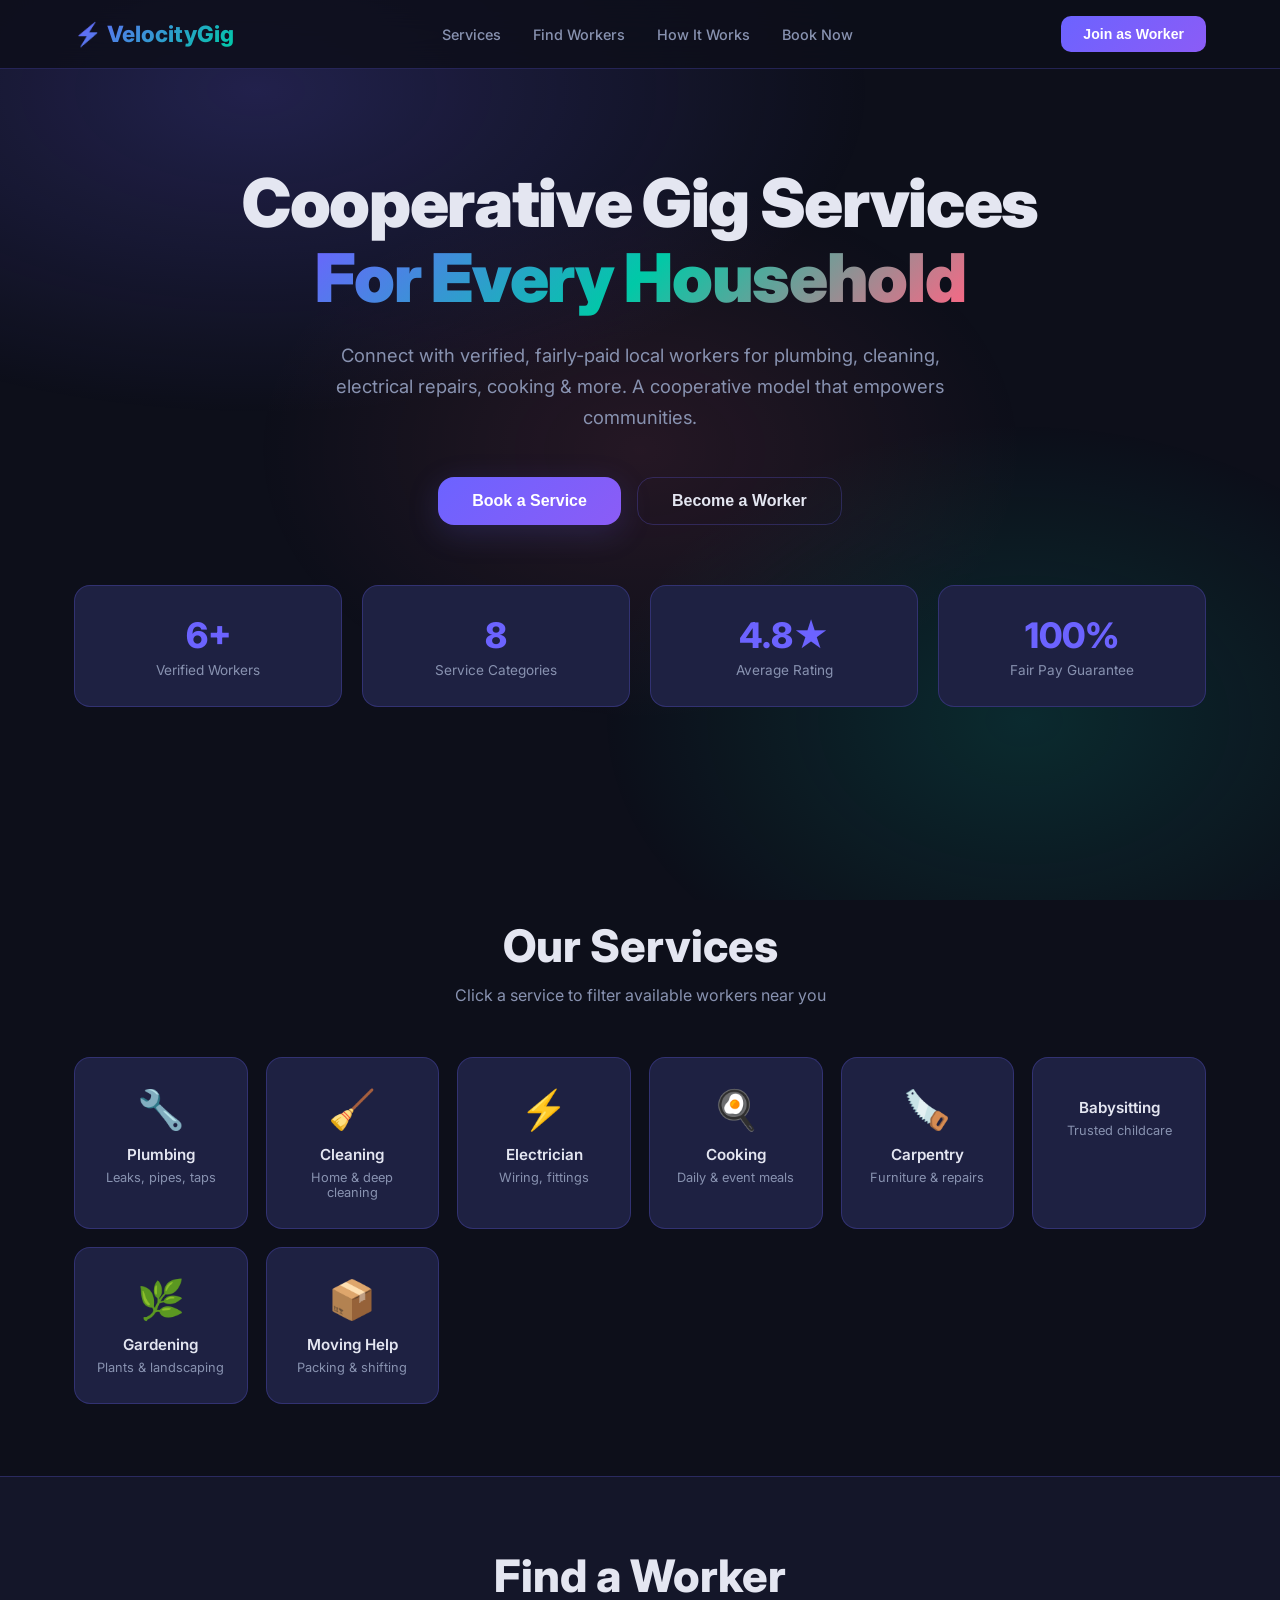
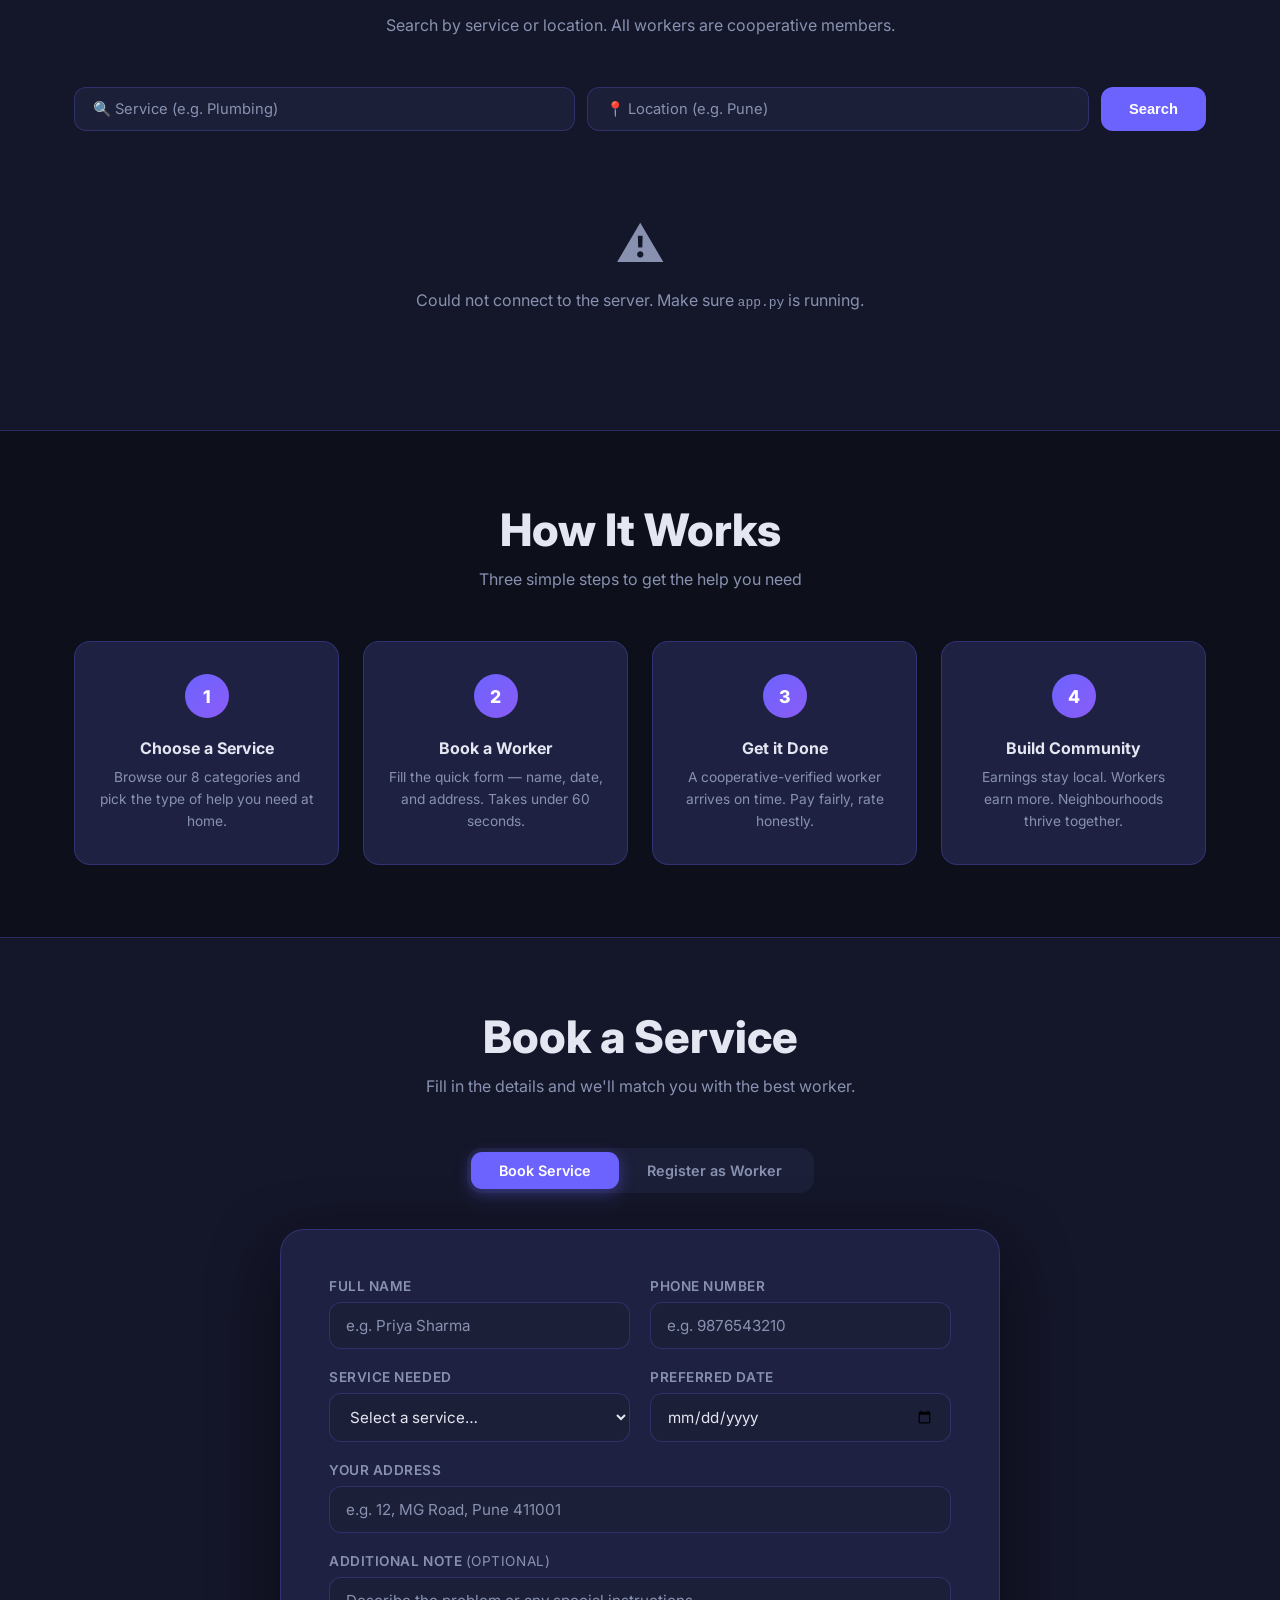
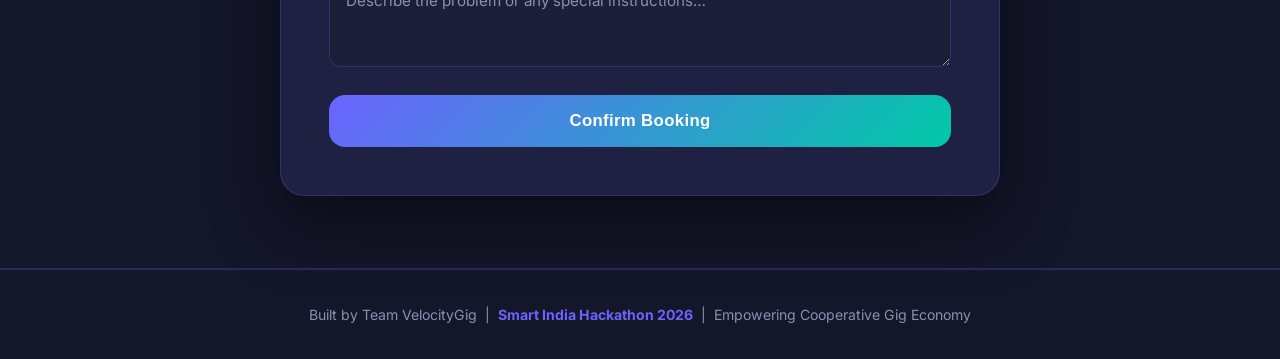
==== index.html @ 92be2c26 "Removed unwanted icons" ====
<!DOCTYPE html>
<html lang="en">

<head>
  <meta charset="UTF-8" />
  <meta name="viewport" content="width=device-width, initial-scale=1.0" />
  <title>VelocityGig – Cooperative Gig Services Platform</title>
  <meta name="description"
    content="Connecting households with verified local gig workers for plumbing, cleaning, electrical, cooking, carpentry, and more – cooperative model ensuring fair pay." />
  <link rel="preconnect" href="https://fonts.googleapis.com" />
  <link href="https://fonts.googleapis.com/css2?family=Inter:wght@300;400;500;600;700;800;900&display=swap"
    rel="stylesheet" />
  <style>
    /* ── Design Tokens ────────────────────────────────────────────── */
    :root {
      --primary: #6c63ff;
      --primary-d: #5548e8;
      --accent: #ff6584;
      --teal: #00c9a7;
      --dark: #0d0f1a;
      --dark2: #141629;
      --dark3: #1c1f38;
      --card: #1e2142;
      --border: rgba(108, 99, 255, .25);
      --text: #e4e6f1;
      --muted: #8892b0;
      --success: #00c9a7;
      --error: #ff6584;
      --radius: 16px;
      --shadow: 0 8px 32px rgba(108, 99, 255, .18);
    }

    /* ── Reset & Base ─────────────────────────────────────────────── */
    *,
    *::before,
    *::after {
      box-sizing: border-box;
      margin: 0;
      padding: 0;
    }

    html {
      scroll-behavior: smooth;
    }

    body {
      font-family: 'Inter', sans-serif;
      background: var(--dark);
      color: var(--text);
      min-height: 100vh;
      overflow-x: hidden;
    }

    /* ── Animated Background ──────────────────────────────────────── */
    body::before {
      content: '';
      position: fixed;
      inset: 0;
      background:
        radial-gradient(ellipse 80% 60% at 20% 10%, rgba(108, 99, 255, .22) 0%, transparent 60%),
        radial-gradient(ellipse 60% 60% at 80% 80%, rgba(0, 201, 167, .15) 0%, transparent 55%),
        radial-gradient(ellipse 50% 50% at 50% 50%, rgba(255, 101, 132, .10) 0%, transparent 60%);
      pointer-events: none;
      z-index: 0;
    }

    /* ── Scrollbar ────────────────────────────────────────────────── */
    ::-webkit-scrollbar {
      width: 6px;
    }

    ::-webkit-scrollbar-track {
      background: var(--dark2);
    }

    ::-webkit-scrollbar-thumb {
      background: var(--primary);
      border-radius: 3px;
    }

    /* ── Utility ──────────────────────────────────────────────────── */
    .container {
      max-width: 1180px;
      margin: 0 auto;
      padding: 0 24px;
      position: relative;
      z-index: 1;
    }

    .badge {
      display: inline-flex;
      align-items: center;
      gap: 6px;
      background: rgba(108, 99, 255, .18);
      border: 1px solid var(--border);
      color: var(--primary);
      border-radius: 50px;
      padding: 6px 14px;
      font-size: .78rem;
      font-weight: 600;
      letter-spacing: .04em;
    }

    .badge span {
      width: 6px;
      height: 6px;
      background: var(--teal);
      border-radius: 50%;
      animation: pulse 1.6s infinite;
      display: inline-block;
    }

    @keyframes pulse {

      0%,
      100% {
        opacity: 1;
        transform: scale(1)
      }

      50% {
        opacity: .4;
        transform: scale(1.5)
      }
    }

    /* ── Navbar ───────────────────────────────────────────────────── */
    nav {
      position: sticky;
      top: 0;
      z-index: 100;
      background: rgba(13, 15, 26, .85);
      backdrop-filter: blur(20px);
      border-bottom: 1px solid var(--border);
    }

    .nav-inner {
      display: flex;
      align-items: center;
      justify-content: space-between;
      height: 68px;
    }

    .logo {
      font-size: 1.4rem;
      font-weight: 800;
      background: linear-gradient(135deg, var(--primary), var(--teal));
      -webkit-background-clip: text;
      -webkit-text-fill-color: transparent;
      background-clip: text;
      text-decoration: none;
    }

    .nav-links {
      display: flex;
      gap: 32px;
      list-style: none;
    }

    .nav-links a {
      color: var(--muted);
      text-decoration: none;
      font-size: .9rem;
      font-weight: 500;
      transition: color .2s;
    }

    .nav-links a:hover {
      color: var(--text);
    }

    .nav-cta {
      background: linear-gradient(135deg, var(--primary), #8b5cf6);
      color: #fff;
      border: none;
      border-radius: 10px;
      padding: 10px 22px;
      font-size: .88rem;
      font-weight: 600;
      cursor: pointer;
      transition: transform .2s, box-shadow .2s;
    }

    .nav-cta:hover {
      transform: translateY(-2px);
      box-shadow: 0 8px 24px rgba(108, 99, 255, .45);
    }

    /* ── Hero ─────────────────────────────────────────────────────── */
    .hero {
      padding: 96px 0 80px;
      text-align: center;
    }

    .hero .badge {
      margin-bottom: 28px;
    }

    .hero h1 {
      font-size: clamp(2.4rem, 5.5vw, 4.2rem);
      font-weight: 900;
      line-height: 1.12;
      letter-spacing: -.02em;
      margin-bottom: 24px;
    }

    .hero h1 .gradient {
      background: linear-gradient(135deg, var(--primary) 0%, var(--teal) 50%, var(--accent) 100%);
      -webkit-background-clip: text;
      -webkit-text-fill-color: transparent;
      background-clip: text;
    }

    .hero p {
      color: var(--muted);
      font-size: 1.15rem;
      max-width: 640px;
      margin: 0 auto 44px;
      line-height: 1.7;
    }

    .hero-btns {
      display: flex;
      gap: 16px;
      justify-content: center;
      flex-wrap: wrap;
    }

    .btn-primary {
      background: linear-gradient(135deg, var(--primary), #8b5cf6);
      color: #fff;
      border: none;
      border-radius: var(--radius);
      padding: 14px 34px;
      font-size: 1rem;
      font-weight: 700;
      cursor: pointer;
      transition: transform .25s, box-shadow .25s;
      box-shadow: var(--shadow);
    }

    .btn-primary:hover {
      transform: translateY(-3px);
      box-shadow: 0 16px 40px rgba(108, 99, 255, .5);
    }

    .btn-secondary {
      background: transparent;
      color: var(--text);
      border: 1px solid var(--border);
      border-radius: var(--radius);
      padding: 14px 34px;
      font-size: 1rem;
      font-weight: 600;
      cursor: pointer;
      transition: background .25s, border-color .25s, transform .25s;
    }

    .btn-secondary:hover {
      background: rgba(108, 99, 255, .1);
      border-color: var(--primary);
      transform: translateY(-3px);
    }

    /* ── Stats Row ────────────────────────────────────────────────── */
    .stats {
      display: grid;
      grid-template-columns: repeat(auto-fit, minmax(180px, 1fr));
      gap: 20px;
      margin: 60px 0;
    }

    .stat-card {
      background: var(--card);
      border: 1px solid var(--border);
      border-radius: var(--radius);
      padding: 28px 20px;
      text-align: center;
      transition: transform .25s, box-shadow .25s;
    }

    .stat-card:hover {
      transform: translateY(-5px);
      box-shadow: var(--shadow);
    }

    .stat-card .num {
      font-size: 2.2rem;
      font-weight: 800;
      color: var(--primary);
    }

    .stat-card .label {
      font-size: .85rem;
      color: var(--muted);
      margin-top: 6px;
    }

    /* ── Section Titles ───────────────────────────────────────────── */
    .section {
      padding: 72px 0;
    }

    .section-title {
      text-align: center;
      margin-bottom: 52px;
    }

    .section-title h2 {
      font-size: clamp(1.8rem, 3.5vw, 2.8rem);
      font-weight: 800;
      margin-bottom: 12px;
    }

    .section-title p {
      color: var(--muted);
      font-size: 1rem;
      max-width: 560px;
      margin: 0 auto;
    }

    /* ── Service Cards ────────────────────────────────────────────── */
    .services-grid {
      display: grid;
      grid-template-columns: repeat(auto-fill, minmax(170px, 1fr));
      gap: 18px;
    }

    .service-card {
      background: var(--card);
      border: 1px solid var(--border);
      border-radius: var(--radius);
      padding: 28px 20px;
      text-align: center;
      cursor: pointer;
      transition: transform .25s, box-shadow .25s, border-color .25s;
    }

    .service-card:hover,
    .service-card.active {
      transform: translateY(-6px);
      border-color: var(--primary);
      box-shadow: 0 12px 36px rgba(108, 99, 255, .3);
    }

    .service-card.active {
      background: rgba(108, 99, 255, .15);
    }

    .service-icon {
      font-size: 2.4rem;
      margin-bottom: 12px;
      display: block;
    }

    .service-card h3 {
      font-size: .95rem;
      font-weight: 600;
    }

    .service-card p {
      font-size: .8rem;
      color: var(--muted);
      margin-top: 6px;
    }

    /* ── Worker Cards ─────────────────────────────────────────────── */
    .workers-grid {
      display: grid;
      grid-template-columns: repeat(auto-fill, minmax(280px, 1fr));
      gap: 22px;
    }

    .worker-card {
      background: var(--card);
      border: 1px solid var(--border);
      border-radius: var(--radius);
      padding: 24px;
      display: flex;
      flex-direction: column;
      gap: 14px;
      transition: transform .25s, box-shadow .25s;
    }

    .worker-card:hover {
      transform: translateY(-5px);
      box-shadow: var(--shadow);
    }

    .worker-header {
      display: flex;
      align-items: center;
      gap: 14px;
    }

    .worker-avatar {
      width: 52px;
      height: 52px;
      border-radius: 50%;
      background: linear-gradient(135deg, var(--primary), var(--teal));
      display: flex;
      align-items: center;
      justify-content: center;
      font-size: 1.4rem;
      font-weight: 700;
      color: #fff;
      flex-shrink: 0;
    }

    .worker-info h3 {
      font-size: 1rem;
      font-weight: 700;
    }

    .worker-info .service-tag {
      font-size: .78rem;
      color: var(--teal);
      font-weight: 600;
      margin-top: 2px;
    }

    .worker-meta {
      display: flex;
      gap: 14px;
      font-size: .82rem;
      color: var(--muted);
    }

    .worker-meta span {
      display: flex;
      align-items: center;
      gap: 4px;
    }

    .avail-dot {
      width: 8px;
      height: 8px;
      border-radius: 50%;
      background: #555;
      display: inline-block;
    }

    .avail-dot.online {
      background: var(--teal);
      box-shadow: 0 0 8px var(--teal);
    }

    .book-btn {
      background: linear-gradient(135deg, var(--primary), #8b5cf6);
      color: #fff;
      border: none;
      border-radius: 10px;
      padding: 10px 18px;
      font-size: .88rem;
      font-weight: 600;
      cursor: pointer;
      transition: transform .2s, box-shadow .2s;
      margin-top: auto;
    }

    .book-btn:hover {
      transform: translateY(-2px);
      box-shadow: 0 8px 24px rgba(108, 99, 255, .45);
    }

    .book-btn:disabled {
      opacity: .5;
      cursor: not-allowed;
      transform: none;
    }

    /* ── Search Bar ───────────────────────────────────────────────── */
    .search-bar {
      display: flex;
      gap: 12px;
      margin-bottom: 36px;
      flex-wrap: wrap;
    }

    .search-input {
      flex: 1;
      min-width: 200px;
      background: var(--dark3);
      border: 1px solid var(--border);
      color: var(--text);
      border-radius: 12px;
      padding: 12px 18px;
      font-size: .92rem;
      font-family: inherit;
      outline: none;
      transition: border-color .2s;
    }

    .search-input::placeholder {
      color: var(--muted);
    }

    .search-input:focus {
      border-color: var(--primary);
    }

    .search-btn {
      background: var(--primary);
      color: #fff;
      border: none;
      border-radius: 12px;
      padding: 12px 28px;
      font-size: .92rem;
      font-weight: 600;
      cursor: pointer;
      transition: background .2s, transform .2s;
    }

    .search-btn:hover {
      background: var(--primary-d);
      transform: translateY(-2px);
    }

    /* ── Booking Form ─────────────────────────────────────────────── */
    #booking {
      background: var(--dark2);
      border-top: 1px solid var(--border);
      border-bottom: 1px solid var(--border);
    }

    .form-card {
      background: var(--card);
      border: 1px solid var(--border);
      border-radius: 24px;
      padding: 48px;
      max-width: 720px;
      margin: 0 auto;
      box-shadow: 0 24px 64px rgba(0, 0, 0, .5);
    }

    .form-grid {
      display: grid;
      grid-template-columns: 1fr 1fr;
      gap: 20px;
    }

    .form-group {
      display: flex;
      flex-direction: column;
      gap: 8px;
    }

    .form-group.full {
      grid-column: 1 / -1;
    }

    .form-group label {
      font-size: .85rem;
      font-weight: 600;
      color: var(--muted);
      letter-spacing: .04em;
      text-transform: uppercase;
    }

    .form-group input,
    .form-group select,
    .form-group textarea {
      background: var(--dark3);
      border: 1px solid var(--border);
      color: var(--text);
      border-radius: 12px;
      padding: 13px 16px;
      font-size: .95rem;
      font-family: inherit;
      outline: none;
      transition: border-color .2s, box-shadow .2s;
    }

    .form-group input::placeholder,
    .form-group textarea::placeholder {
      color: var(--muted);
    }

    .form-group input:focus,
    .form-group select:focus,
    .form-group textarea:focus {
      border-color: var(--primary);
      box-shadow: 0 0 0 3px rgba(108, 99, 255, .18);
    }

    .form-group select option {
      background: var(--dark3);
    }

    .form-group textarea {
      resize: vertical;
      min-height: 90px;
    }

    .submit-btn {
      width: 100%;
      margin-top: 28px;
      background: linear-gradient(135deg, var(--primary), var(--teal));
      color: #fff;
      border: none;
      border-radius: var(--radius);
      padding: 16px;
      font-size: 1.05rem;
      font-weight: 700;
      cursor: pointer;
      letter-spacing: .02em;
      transition: transform .25s, box-shadow .25s, opacity .25s;
    }

    .submit-btn:hover {
      transform: translateY(-3px);
      box-shadow: 0 16px 40px rgba(108, 99, 255, .5);
    }

    .submit-btn:disabled {
      opacity: .6;
      cursor: not-allowed;
      transform: none;
    }

    /* ── Toast ────────────────────────────────────────────────────── */
    #toast {
      position: fixed;
      bottom: 32px;
      right: 32px;
      z-index: 999;
      padding: 16px 24px;
      border-radius: 14px;
      font-size: .93rem;
      font-weight: 600;
      color: #fff;
      transform: translateY(120px);
      opacity: 0;
      transition: transform .4s cubic-bezier(.34, 1.56, .64, 1), opacity .4s;
      max-width: 360px;
      pointer-events: none;
    }

    #toast.show {
      transform: translateY(0);
      opacity: 1;
    }

    #toast.success {
      background: linear-gradient(135deg, #00c9a7, #0891b2);
    }

    #toast.error {
      background: linear-gradient(135deg, #ff6584, #dc2626);
    }

    /* ── Worker Registration Tab ──────────────────────────────────── */
    .tabs {
      display: flex;
      gap: 0;
      margin-bottom: 36px;
      background: var(--dark3);
      border-radius: 14px;
      padding: 4px;
      width: fit-content;
      margin-left: auto;
      margin-right: auto;
    }

    .tab-btn {
      padding: 10px 28px;
      border: none;
      border-radius: 11px;
      font-size: .9rem;
      font-weight: 600;
      cursor: pointer;
      font-family: inherit;
      background: transparent;
      color: var(--muted);
      transition: all .25s;
    }

    .tab-btn.active {
      background: var(--primary);
      color: #fff;
      box-shadow: 0 4px 16px rgba(108, 99, 255, .4);
    }

    /* ── How It Works ─────────────────────────────────────────────── */
    .steps-grid {
      display: grid;
      grid-template-columns: repeat(auto-fit, minmax(220px, 1fr));
      gap: 24px;
    }

    .step-card {
      background: var(--card);
      border: 1px solid var(--border);
      border-radius: var(--radius);
      padding: 32px 24px;
      text-align: center;
      position: relative;
      transition: transform .25s;
    }

    .step-card:hover {
      transform: translateY(-5px);
    }

    .step-num {
      width: 44px;
      height: 44px;
      border-radius: 50%;
      background: linear-gradient(135deg, var(--primary), #8b5cf6);
      color: #fff;
      font-weight: 800;
      font-size: 1.1rem;
      display: flex;
      align-items: center;
      justify-content: center;
      margin: 0 auto 20px;
    }

    .step-card h3 {
      font-size: 1rem;
      font-weight: 700;
      margin-bottom: 8px;
    }

    .step-card p {
      font-size: .86rem;
      color: var(--muted);
      line-height: 1.6;
    }

    /* ── Footer ───────────────────────────────────────────────────── */
    footer {
      background: var(--dark2);
      border-top: 1px solid var(--border);
      padding: 36px 0;
      text-align: center;
    }

    footer p {
      color: var(--muted);
      font-size: .88rem;
    }

    footer strong {
      color: var(--primary);
    }

    /* ── Loader ───────────────────────────────────────────────────── */
    .loader {
      display: none;
      width: 36px;
      height: 36px;
      border: 3px solid var(--border);
      border-top-color: var(--primary);
      border-radius: 50%;
      animation: spin .7s linear infinite;
      margin: 24px auto;
    }

    @keyframes spin {
      to {
        transform: rotate(360deg);
      }
    }

    .loader.visible {
      display: block;
    }

    /* ── Empty State ──────────────────────────────────────────────── */
    .empty-state {
      text-align: center;
      padding: 48px;
      color: var(--muted);
    }

    .empty-state .emoji {
      font-size: 3rem;
      margin-bottom: 16px;
    }

    /* ── Responsive ───────────────────────────────────────────────── */
    @media (max-width: 640px) {
      .form-grid {
        grid-template-columns: 1fr;
      }

      .form-card {
        padding: 28px 20px;
      }

      .nav-links {
        display: none;
      }

      .hero h1 {
        font-size: 2.1rem;
      }

      .hero-btns {
        flex-direction: column;
        align-items: center;
      }
    }
  </style>
</head>

<body>

  <!-- ── Toast Notification ─────────────────────────────────────────── -->
  <div id="toast" role="alert" aria-live="polite"></div>

  <!-- ── Navbar ─────────────────────────────────────────────────────── -->
  <nav id="navbar">
    <div class="container nav-inner">
      <a href="#" class="logo" id="logo-link">⚡ VelocityGig</a>
      <ul class="nav-links">
        <li><a href="#services" id="nav-services">Services</a></li>
        <li><a href="#workers" id="nav-workers">Find Workers</a></li>
        <li><a href="#how" id="nav-how">How It Works</a></li>
        <li><a href="#booking" id="nav-book">Book Now</a></li>
      </ul>
      <button class="nav-cta" id="nav-cta-btn">Join as Worker</button>
    </div>
  </nav>

  <!-- ── Hero ───────────────────────────────────────────────────────── -->
  <section class="hero">
    <div class="container">
      <!-- <div class="badge"><span></span> SIH 2026 — Smart India Hackathon Project</div> -->
      <h1>
        Cooperative Gig Services<br />
        <span class="gradient">For Every Household</span>
      </h1>
      <p>
        Connect with verified, fairly-paid local workers for plumbing, cleaning, electrical repairs, cooking &amp; more.
        A cooperative model that empowers communities.
      </p>
      <div class="hero-btns">
        <button class="btn-primary" id="hero-book-btn"> Book a Service</button>
        <button class="btn-secondary" id="hero-worker-btn"> Become a Worker</button>
      </div>

      <!-- Stats -->
      <div class="stats">
        <div class="stat-card" id="stat-workers">
          <div class="num" id="stat-num-workers">6+</div>
          <div class="label">Verified Workers</div>
        </div>
        <div class="stat-card">
          <div class="num">8</div>
          <div class="label">Service Categories</div>
        </div>
        <div class="stat-card">
          <div class="num">4.8★</div>
          <div class="label">Average Rating</div>
        </div>
        <div class="stat-card">
          <div class="num">100%</div>
          <div class="label">Fair Pay Guarantee</div>
        </div>
      </div>
    </div>
  </section>

  <!-- ── Services ───────────────────────────────────────────────────── -->
  <section class="section" id="services">
    <div class="container">
      <div class="section-title">
        <h2>Our Services</h2>
        <p>Click a service to filter available workers near you</p>
      </div>
      <div class="services-grid" id="services-grid">
        <!-- JS injected -->
      </div>
    </div>
  </section>

  <!-- ── Find Workers ────────────────────────────────────────────────── -->
  <section class="section" id="workers"
    style="background:var(--dark2); border-top:1px solid var(--border); border-bottom:1px solid var(--border);">
    <div class="container">
      <div class="section-title">
        <h2>Find a Worker</h2>
        <p>Search by service or location. All workers are cooperative members.</p>
      </div>
      <div class="search-bar">
        <input type="text" id="search-service" class="search-input" placeholder="🔍 Service (e.g. Plumbing)" />
        <input type="text" id="search-location" class="search-input" placeholder="📍 Location (e.g. Pune)" />
        <button class="search-btn" id="search-btn">Search</button>
      </div>
      <div class="loader" id="workers-loader"></div>
      <div class="workers-grid" id="workers-grid"><!-- JS injected --></div>
    </div>
  </section>

  <!-- ── How It Works ───────────────────────────────────────────────── -->
  <section class="section" id="how">
    <div class="container">
      <div class="section-title">
        <h2>How It Works</h2>
        <p>Three simple steps to get the help you need</p>
      </div>
      <div class="steps-grid">
        <div class="step-card">
          <div class="step-num">1</div>
          <h3>Choose a Service</h3>
          <p>Browse our 8 categories and pick the type of help you need at home.</p>
        </div>
        <div class="step-card">
          <div class="step-num">2</div>
          <h3>Book a Worker</h3>
          <p>Fill the quick form — name, date, and address. Takes under 60 seconds.</p>
        </div>
        <div class="step-card">
          <div class="step-num">3</div>
          <h3>Get it Done</h3>
          <p>A cooperative-verified worker arrives on time. Pay fairly, rate honestly.</p>
        </div>
        <div class="step-card">
          <div class="step-num">4</div>
          <h3>Build Community</h3>
          <p>Earnings stay local. Workers earn more. Neighbourhoods thrive together.</p>
        </div>
      </div>
    </div>
  </section>

  <!-- ── Booking / Registration Form ───────────────────────────────── -->
  <section class="section" id="booking">
    <div class="container">
      <div class="section-title">
        <h2 id="form-section-title">Book a Service</h2>
        <p id="form-section-sub">Fill in the details and we'll match you with the best worker.</p>
      </div>

      <!-- Tabs -->
      <div class="tabs">
        <button class="tab-btn active" id="tab-book"> Book Service</button>
        <button class="tab-btn" id="tab-worker"> Register as Worker</button>
      </div>

      <!-- ── Booking Form ───────────────────────────────────────────── -->
      <div class="form-card" id="book-form-wrapper">
        <form id="booking-form" novalidate>
          <div class="form-grid">
            <div class="form-group">
              <label for="book-name">Full Name</label>
              <input type="text" id="book-name" name="name" placeholder="e.g. Priya Sharma" required
                autocomplete="name" />
            </div>
            <div class="form-group">
              <label for="book-phone">Phone Number</label>
              <input type="tel" id="book-phone" name="phone" placeholder="e.g. 9876543210" required
                autocomplete="tel" />
            </div>
            <div class="form-group">
              <label for="book-service">Service Needed</label>
              <select id="book-service" name="service" required>
                <option value="" disabled selected>Select a service…</option>
                <option>Plumbing</option>
                <option>Cleaning</option>
                <option>Electrician</option>
                <option>Cooking</option>
                <option>Carpentry</option>
                <option>Babysitting</option>
                <option>Gardening</option>
                <option>Moving Help</option>
              </select>
            </div>
            <div class="form-group">
              <label for="book-date">Preferred Date</label>
              <input type="date" id="book-date" name="date" required />
            </div>
            <div class="form-group full">
              <label for="book-address">Your Address</label>
              <input type="text" id="book-address" name="address" placeholder="e.g. 12, MG Road, Pune 411001" required
                autocomplete="street-address" />
            </div>
            <div class="form-group full">
              <label for="book-note">Additional Note <span
                  style="color:var(--muted);font-weight:400;">(optional)</span></label>
              <textarea id="book-note" name="note"
                placeholder="Describe the problem or any special instructions…"></textarea>
            </div>
          </div>
          <button type="submit" class="submit-btn" id="book-submit-btn"> Confirm Booking</button>
        </form>
      </div>

      <!-- ── Worker Registration Form ───────────────────────────────── -->
      <div class="form-card" id="worker-form-wrapper" style="display:none;">
        <form id="worker-form" novalidate>
          <div class="form-grid">
            <div class="form-group">
              <label for="w-name">Full Name</label>
              <input type="text" id="w-name" name="name" placeholder="e.g. Ravi Kumar" required autocomplete="name" />
            </div>
            <div class="form-group">
              <label for="w-phone">Phone Number</label>
              <input type="tel" id="w-phone" name="phone" placeholder="e.g. 9876543210" required autocomplete="tel" />
            </div>
            <div class="form-group">
              <label for="w-service">Your Skill / Service</label>
              <select id="w-service" name="service" required>
                <option value="" disabled selected>Select your skill…</option>
                <option>Plumbing</option>
                <option>Cleaning</option>
                <option>Electrician</option>
                <option>Cooking</option>
                <option>Carpentry</option>
                <option>Babysitting</option>
                <option>Gardening</option>
                <option>Moving Help</option>
              </select>
            </div>
            <div class="form-group">
              <label for="w-location">Your City / Location</label>
              <input type="text" id="w-location" name="location" placeholder="e.g. Mumbai" required
                autocomplete="address-level2" />
            </div>
            <div class="form-group full">
              <label for="w-experience">Years of Experience</label>
              <input type="number" id="w-experience" name="experience" placeholder="e.g. 3" min="0" max="50" />
            </div>
          </div>
          <button type="submit" class="submit-btn" id="worker-submit-btn">🤝 Join the Cooperative</button>
        </form>
      </div>
    </div>
  </section>

  <!-- ── Footer ─────────────────────────────────────────────────────── -->
  <footer>
    <div class="container">
      <p>
        Built by Team VelocityGig &nbsp;|&nbsp;
        <strong>Smart India Hackathon 2026</strong> &nbsp;|&nbsp;
        Empowering Cooperative Gig Economy
      </p>
    </div>
  </footer>

  <!-- ══════════════════════════════════════════════════════════════════
       CLIENT-SIDE JAVASCRIPT
  ═══════════════════════════════════════════════════════════════════ -->
  <script>
    'use strict';

    const API = 'http://127.0.0.1:5000/api';

    /* ── Utility: Toast ─────────────────────────────────────────────── */
    function showToast(msg, type = 'success') {
      const t = document.getElementById('toast');
      t.textContent = msg;
      t.className = `show ${type}`;
      clearTimeout(t._timer);
      t._timer = setTimeout(() => { t.className = ''; }, 4000);
    }

    /* ── Utility: Set min-date to today ─────────────────────────────── */
    (function setMinDate() {
      const d = document.getElementById('book-date');
      d.min = new Date().toISOString().split('T')[0];
    })();

    /* ── Services Data ──────────────────────────────────────────────── */
    const SERVICES = [
      { icon: '🔧', name: 'Plumbing', desc: 'Leaks, pipes, taps' },
      { icon: '🧹', name: 'Cleaning', desc: 'Home & deep cleaning' },
      { icon: '⚡', name: 'Electrician', desc: 'Wiring, fittings' },
      { icon: '🍳', name: 'Cooking', desc: 'Daily & event meals' },
      { icon: '🪚', name: 'Carpentry', desc: 'Furniture & repairs' },
      { icon: '', name: 'Babysitting', desc: 'Trusted childcare' },
      { icon: '🌿', name: 'Gardening', desc: 'Plants & landscaping' },
      { icon: '📦', name: 'Moving Help', desc: 'Packing & shifting' },
    ];

    /* ── Render Service Cards ───────────────────────────────────────── */
    const servicesGrid = document.getElementById('services-grid');
    SERVICES.forEach(s => {
      const card = document.createElement('div');
      card.className = 'service-card';
      card.id = `svc-${s.name.replace(/\s+/g, '-').toLowerCase()}`;
      card.setAttribute('role', 'button');
      card.setAttribute('tabindex', '0');
      card.innerHTML = `<span class="service-icon">${s.icon}</span><h3>${s.name}</h3><p>${s.desc}</p>`;

      // Click: filter workers by this service
      card.addEventListener('click', () => {
        document.querySelectorAll('.service-card').forEach(c => c.classList.remove('active'));
        card.classList.add('active');
        document.getElementById('search-service').value = s.name;
        document.getElementById('book-service').value = s.name;
        fetchWorkers(s.name, '');
        document.getElementById('workers').scrollIntoView({ behavior: 'smooth' });
      });

      // Keyboard accessibility
      card.addEventListener('keydown', e => { if (e.key === 'Enter' || e.key === ' ') card.click(); });
      servicesGrid.appendChild(card);
    });

    /* ── Fetch & Render Workers ─────────────────────────────────────── */
    async function fetchWorkers(service = '', location = '') {
      const grid = document.getElementById('workers-grid');
      const loader = document.getElementById('workers-loader');
      grid.innerHTML = '';
      loader.classList.add('visible');

      try {
        const params = new URLSearchParams();
        if (service) params.append('service', service);
        if (location) params.append('location', location);

        const res = await fetch(`${API}/workers?${params}`);
        const data = await res.json();
        loader.classList.remove('visible');

        if (!data.workers || data.workers.length === 0) {
          grid.innerHTML = `<div class="empty-state" style="grid-column:1/-1"><div class="emoji">😔</div><p>No workers found. Try a different search.</p></div>`;
          return;
        }
        data.workers.forEach(renderWorkerCard);
        document.getElementById('stat-num-workers').textContent = data.workers.length + '+';
      } catch (err) {
        loader.classList.remove('visible');
        grid.innerHTML = `<div class="empty-state" style="grid-column:1/-1"><div class="emoji">⚠️</div><p>Could not connect to the server. Make sure <code>app.py</code> is running.</p></div>`;
      }
    }

    function renderWorkerCard(w) {
      const grid = document.getElementById('workers-grid');
      const initials = w.name.split(' ').map(p => p[0]).join('').slice(0, 2).toUpperCase();
      const card = document.createElement('div');
      card.className = 'worker-card';
      card.id = `worker-${w.id}`;
      card.innerHTML = `
        <div class="worker-header">
          <div class="worker-avatar">${initials}</div>
          <div class="worker-info">
            <h3>${w.name}</h3>
            <div class="service-tag">⚙️ ${w.service}</div>
          </div>
        </div>
        <div class="worker-meta">
          <span>⭐ ${w.rating}</span>
          <span>🔨 ${w.jobs} jobs</span>
          <span>📍 ${w.location}</span>
          <span><i class="avail-dot ${w.available ? 'online' : ''}"></i> ${w.available ? 'Available' : 'Busy'}</span>
        </div>
        <button class="book-btn" id="book-worker-${w.id}" ${!w.available ? 'disabled' : ''}>
          ${w.available ? '📅 Book Now' : '⏳ Currently Busy'}
        </button>`;

      const btn = card.querySelector(`#book-worker-${w.id}`);
      btn.addEventListener('click', () => {
        document.getElementById('book-service').value = w.service;
        document.getElementById('tab-book').click();
        document.getElementById('booking').scrollIntoView({ behavior: 'smooth' });
        showToast(`Great choice! ${w.name} selected. Fill in the form below.`, 'success');
      });

      grid.appendChild(card);
    }

    /* ── Search Button ──────────────────────────────────────────────── */
    document.getElementById('search-btn').addEventListener('click', () => {
      const service = document.getElementById('search-service').value.trim();
      const location = document.getElementById('search-location').value.trim();
      fetchWorkers(service, location);
    });

    // Enter key in search inputs
    ['search-service', 'search-location'].forEach(id => {
      document.getElementById(id).addEventListener('keydown', e => {
        if (e.key === 'Enter') document.getElementById('search-btn').click();
      });
    });

    /* ── Tab Switcher ───────────────────────────────────────────────── */
    document.getElementById('tab-book').addEventListener('click', () => {
      document.getElementById('tab-book').classList.add('active');
      document.getElementById('tab-worker').classList.remove('active');
      document.getElementById('book-form-wrapper').style.display = 'block';
      document.getElementById('worker-form-wrapper').style.display = 'none';
      document.getElementById('form-section-title').textContent = 'Book a Service';
      document.getElementById('form-section-sub').textContent = 'Fill in the details and we\'ll match you with the best worker.';
    });

    document.getElementById('tab-worker').addEventListener('click', () => {
      document.getElementById('tab-worker').classList.add('active');
      document.getElementById('tab-book').classList.remove('active');
      document.getElementById('worker-form-wrapper').style.display = 'block';
      document.getElementById('book-form-wrapper').style.display = 'none';
      document.getElementById('form-section-title').textContent = 'Join as a Worker';
      document.getElementById('form-section-sub').textContent = 'Register to start earning through our cooperative network.';
    });

    /* ── Navbar CTA → open Worker tab ──────────────────────────────── */
    document.getElementById('nav-cta-btn').addEventListener('click', () => {
      document.getElementById('booking').scrollIntoView({ behavior: 'smooth' });
      setTimeout(() => document.getElementById('tab-worker').click(), 500);
    });

    /* ── Hero Buttons ───────────────────────────────────────────────── */
    document.getElementById('hero-book-btn').addEventListener('click', () => {
      document.getElementById('booking').scrollIntoView({ behavior: 'smooth' });
      setTimeout(() => document.getElementById('tab-book').click(), 400);
    });
    document.getElementById('hero-worker-btn').addEventListener('click', () => {
      document.getElementById('booking').scrollIntoView({ behavior: 'smooth' });
      setTimeout(() => document.getElementById('tab-worker').click(), 400);
    });

    /* ── Booking Form Submit ─────────────────────────────────────────── */
    document.getElementById('booking-form').addEventListener('submit', async (e) => {
      e.preventDefault();
      const btn = document.getElementById('book-submit-btn');
      const form = e.target;
      const data = {
        name: document.getElementById('book-name').value.trim(),
        phone: document.getElementById('book-phone').value.trim(),
        service: document.getElementById('book-service').value,
        date: document.getElementById('book-date').value,
        address: document.getElementById('book-address').value.trim(),
        note: document.getElementById('book-note').value.trim(),
      };

      // Client-side validation
      for (const [k, v] of Object.entries(data)) {
        if (!v && k !== 'note') {
          showToast(`Please fill in: ${k}`, 'error');
          return;
        }
      }
      if (!/^\d{10}$/.test(data.phone)) {
        showToast('Enter a valid 10-digit phone number', 'error');
        return;
      }

      btn.disabled = true;
      btn.textContent = '⏳ Submitting…';

      try {
        const res = await fetch(`${API}/book`, {
          method: 'POST',
          headers: { 'Content-Type': 'application/json' },
          body: JSON.stringify(data),
        });
        const json = await res.json();
        if (json.success) {
          showToast(`✅ ${json.message}`, 'success');
          form.reset();
        } else {
          showToast(`❌ ${json.message}`, 'error');
        }
      } catch {
        showToast('❌ Server unreachable. Is app.py running?', 'error');
      } finally {
        btn.disabled = false;
        btn.textContent = '🚀 Confirm Booking';
      }
    });

    /* ── Worker Registration Form Submit ────────────────────────────── */
    document.getElementById('worker-form').addEventListener('submit', async (e) => {
      e.preventDefault();
      const btn = document.getElementById('worker-submit-btn');
      const form = e.target;
      const data = {
        name: document.getElementById('w-name').value.trim(),
        phone: document.getElementById('w-phone').value.trim(),
        service: document.getElementById('w-service').value,
        location: document.getElementById('w-location').value.trim(),
      };

      for (const [k, v] of Object.entries(data)) {
        if (!v) {
          showToast(`Please fill in: ${k}`, 'error');
          return;
        }
      }
      if (!/^\d{10}$/.test(data.phone)) {
        showToast('Enter a valid 10-digit phone number', 'error');
        return;
      }

      btn.disabled = true;
      btn.textContent = '⏳ Registering…';

      try {
        const res = await fetch(`${API}/register-worker`, {
          method: 'POST',
          headers: { 'Content-Type': 'application/json' },
          body: JSON.stringify(data),
        });
        const json = await res.json();
        if (json.success) {
          showToast(`🎉 ${json.message}`, 'success');
          form.reset();
          fetchWorkers();            // refresh worker list
        } else {
          showToast(`❌ ${json.message}`, 'error');
        }
      } catch {
        showToast('❌ Server unreachable. Is app.py running?', 'error');
      } finally {
        btn.disabled = false;
        btn.textContent = '🤝 Join the Cooperative';
      }
    });

    /* ── Initial worker load on page ready ──────────────────────────── */
    fetchWorkers();
  </script>
</body>

</html>
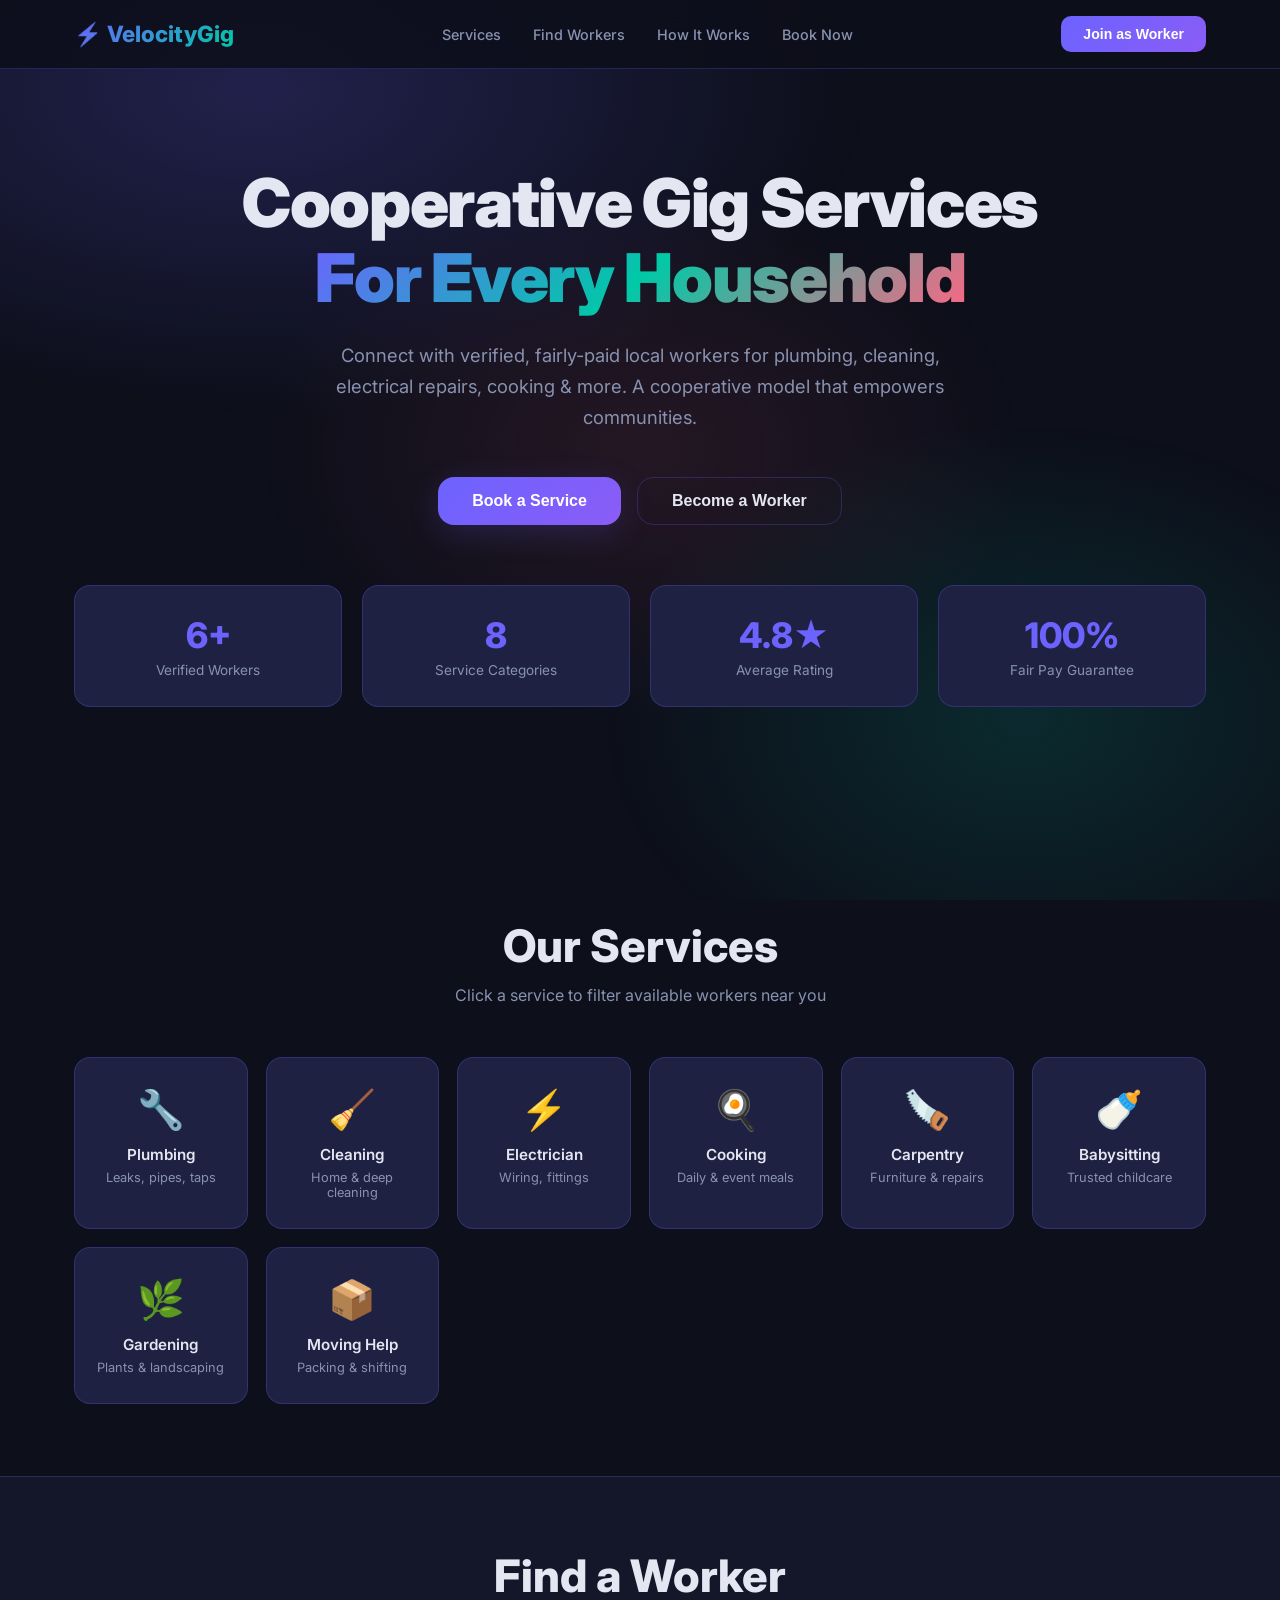
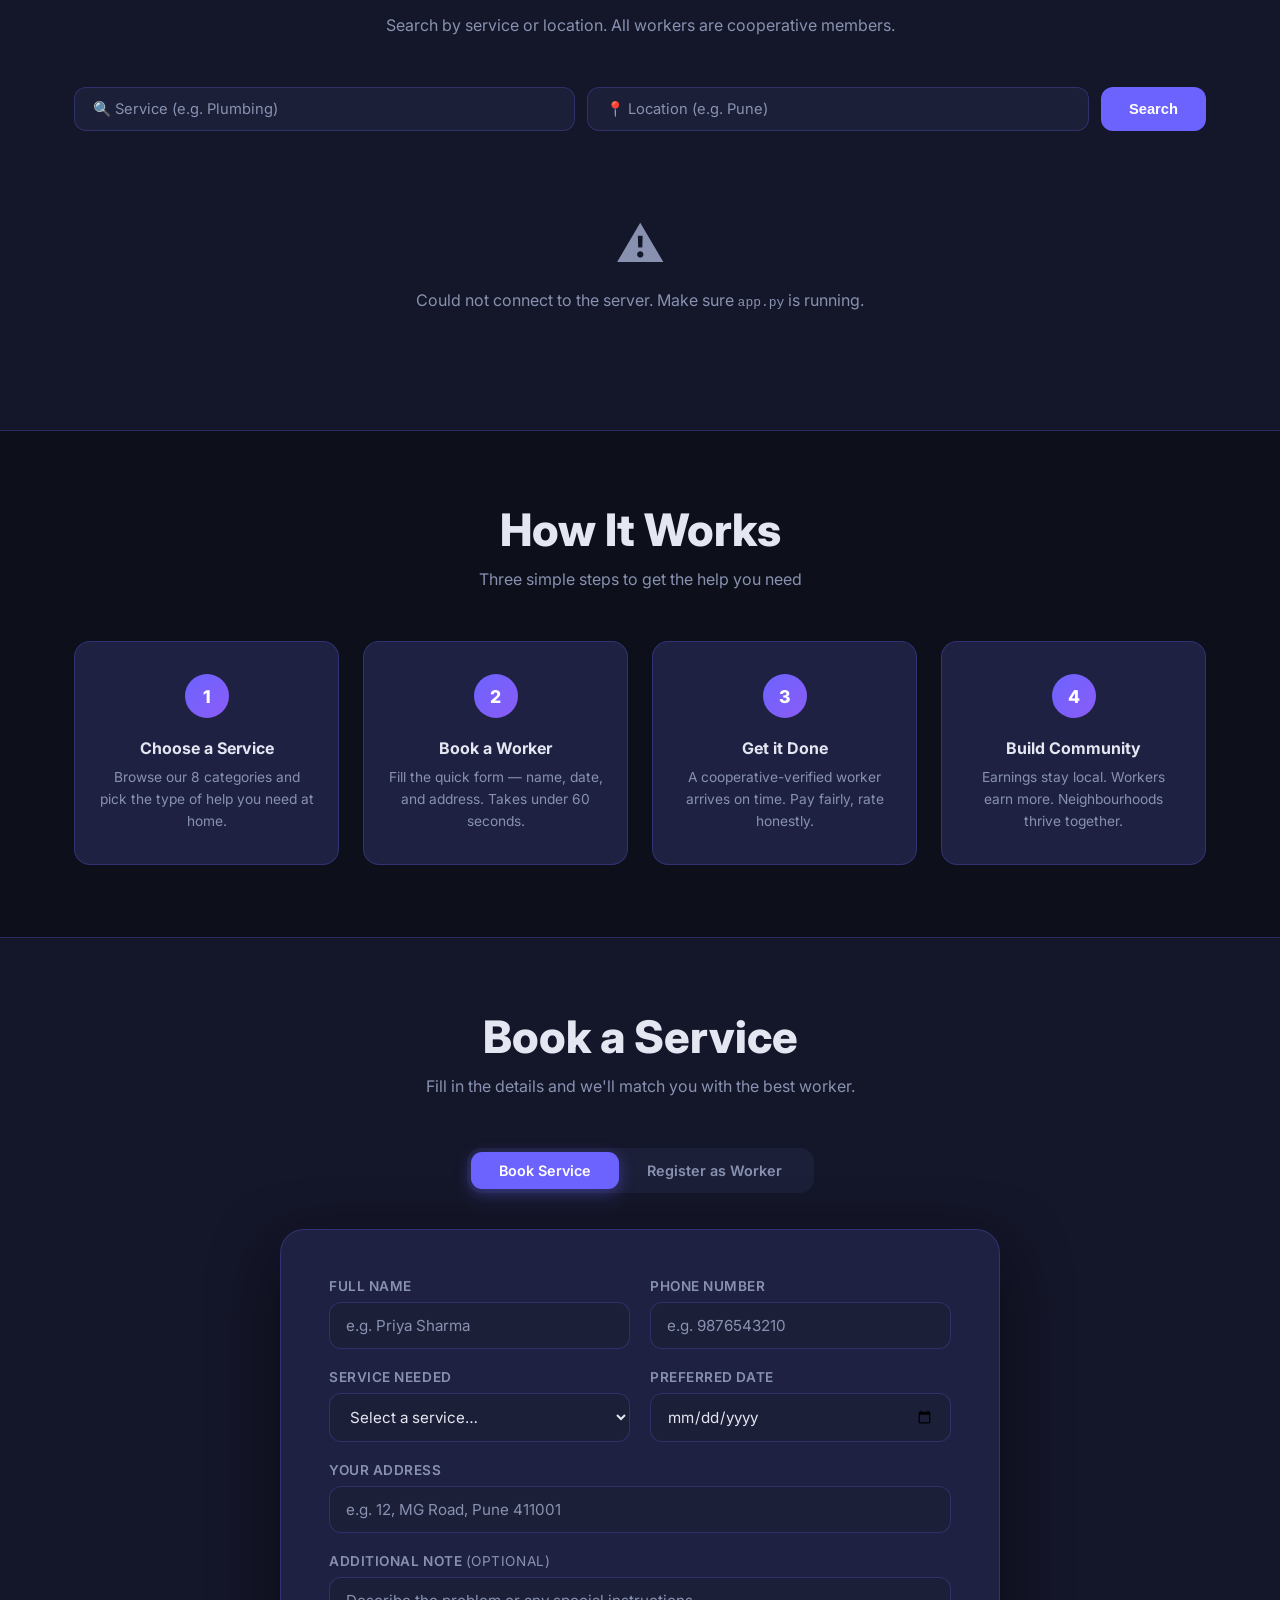
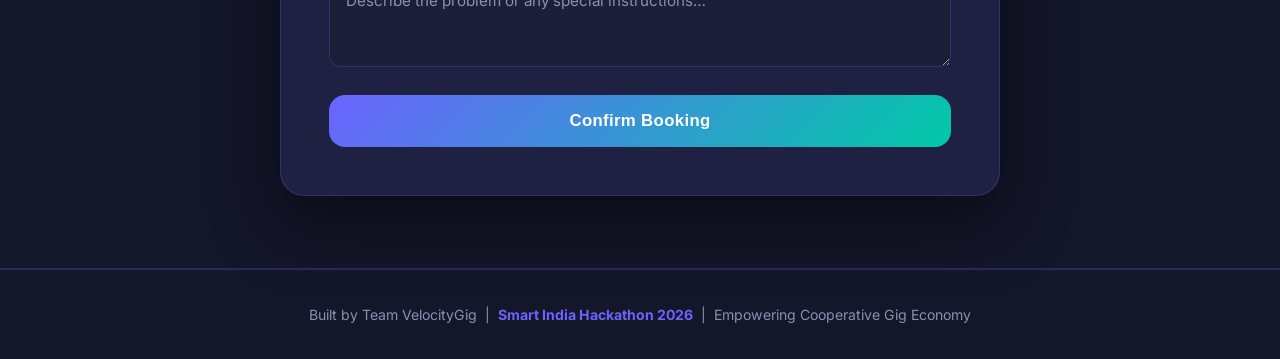
==== commit b9467086: "changed babysitting icon" ====
--- a/index.html
+++ b/index.html
@@ -1024,7 +1024,7 @@
               <input type="number" id="w-experience" name="experience" placeholder="e.g. 3" min="0" max="50" />
             </div>
           </div>
-          <button type="submit" class="submit-btn" id="worker-submit-btn">🤝 Join the Cooperative</button>
+          <button type="submit" class="submit-btn" id="worker-submit-btn"> Join the Cooperative</button>
         </form>
       </div>
     </div>
@@ -1071,7 +1071,7 @@
       { icon: '⚡', name: 'Electrician', desc: 'Wiring, fittings' },
       { icon: '🍳', name: 'Cooking', desc: 'Daily & event meals' },
       { icon: '🪚', name: 'Carpentry', desc: 'Furniture & repairs' },
-      { icon: '', name: 'Babysitting', desc: 'Trusted childcare' },
+      { icon: '🍼', name: 'Babysitting', desc: 'Trusted childcare' },
       { icon: '🌿', name: 'Gardening', desc: 'Plants & landscaping' },
       { icon: '📦', name: 'Moving Help', desc: 'Packing & shifting' },
     ];
@@ -1307,7 +1307,7 @@
         showToast('❌ Server unreachable. Is app.py running?', 'error');
       } finally {
         btn.disabled = false;
-        btn.textContent = '🤝 Join the Cooperative';
+        btn.textContent = ' Join the Cooperative';
       }
     });
 
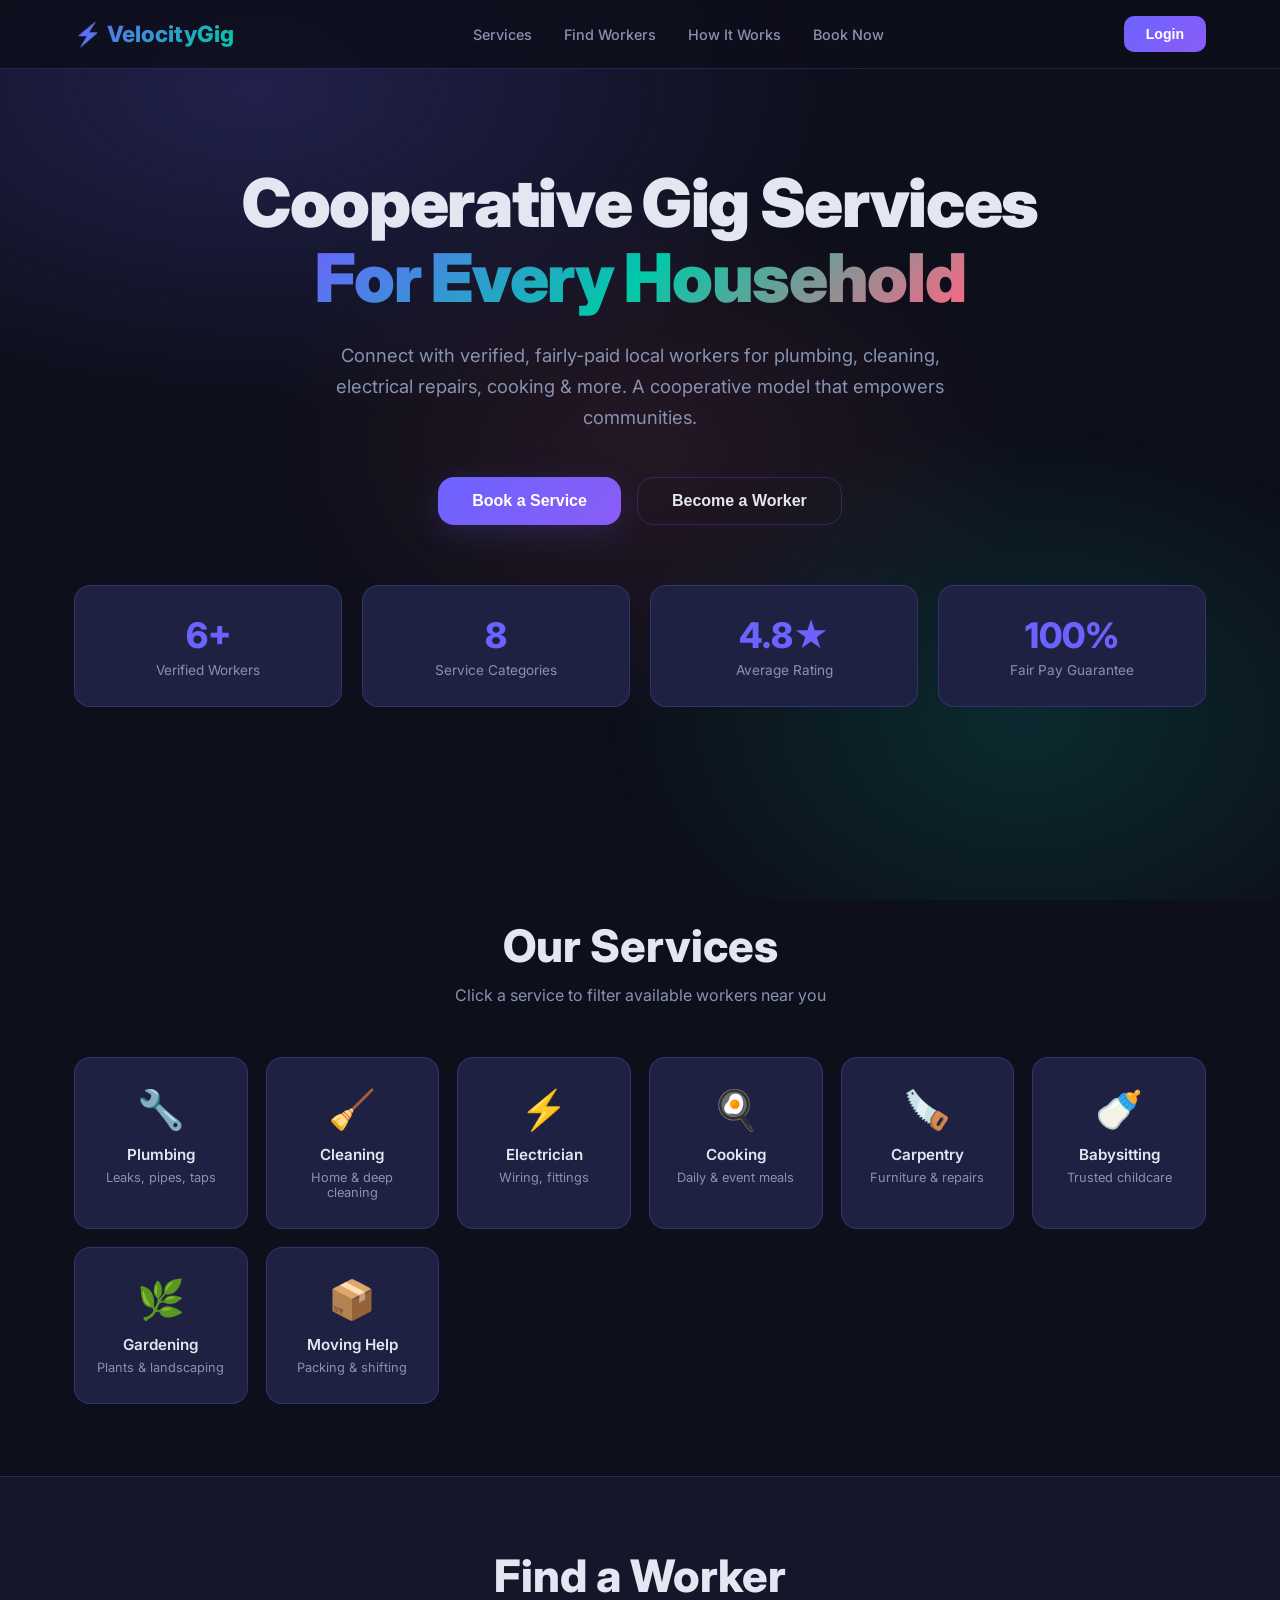
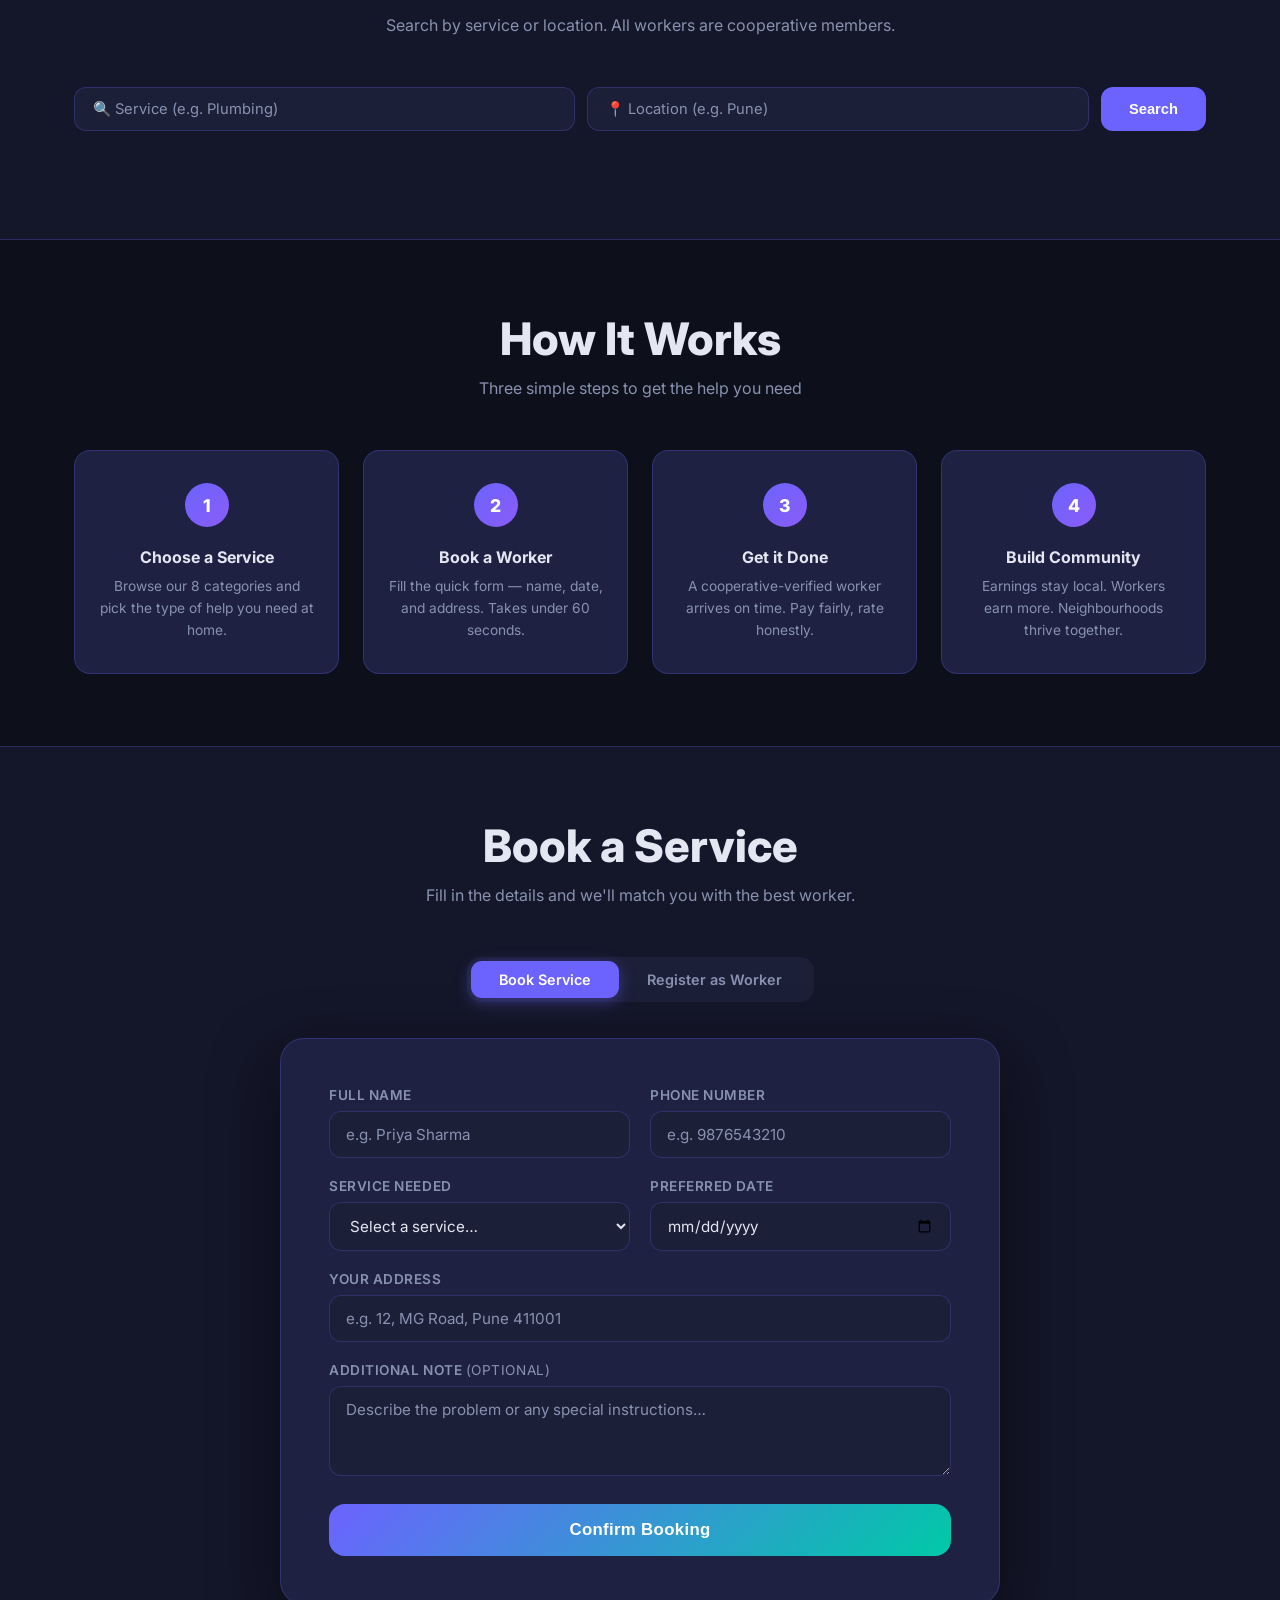
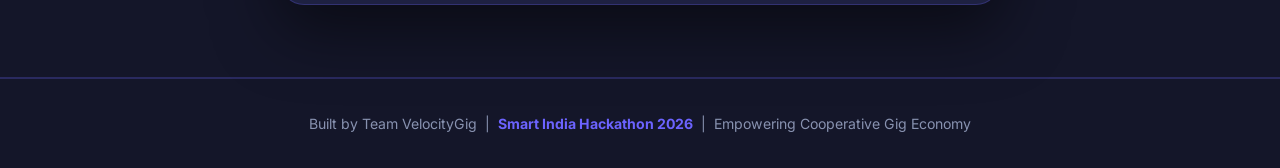
==== commit a6cbadd0: "Authentication Created" ====
--- a/index.html
+++ b/index.html
@@ -802,6 +802,245 @@
         align-items: center;
       }
     }
+
+    /* ── Login Modal ──────────────────────────────────────────────── */
+    #login-overlay {
+      position: fixed;
+      inset: 0;
+      z-index: 500;
+      display: flex;
+      align-items: center;
+      justify-content: center;
+      background: rgba(0, 0, 0, .65);
+      backdrop-filter: blur(10px);
+      opacity: 0;
+      pointer-events: none;
+      transition: opacity .3s ease;
+    }
+
+    #login-overlay.open {
+      opacity: 1;
+      pointer-events: all;
+    }
+
+    .login-card {
+      background: var(--card);
+      border: 1px solid var(--border);
+      border-radius: 24px;
+      padding: 44px 40px 36px;
+      width: 100%;
+      max-width: 420px;
+      box-shadow: 0 32px 80px rgba(0, 0, 0, .6), 0 0 0 1px rgba(108,99,255,.15);
+      transform: translateY(24px) scale(.97);
+      transition: transform .35s cubic-bezier(.34,1.56,.64,1), opacity .3s ease;
+      opacity: 0;
+      position: relative;
+    }
+
+    #login-overlay.open .login-card {
+      transform: translateY(0) scale(1);
+      opacity: 1;
+    }
+
+    .login-card .login-logo {
+      font-size: 1.6rem;
+      font-weight: 800;
+      background: linear-gradient(135deg, var(--primary), var(--teal));
+      -webkit-background-clip: text;
+      -webkit-text-fill-color: transparent;
+      background-clip: text;
+      text-align: center;
+      margin-bottom: 6px;
+      display: block;
+    }
+
+    .login-card h2 {
+      font-size: 1.35rem;
+      font-weight: 700;
+      text-align: center;
+      margin-bottom: 6px;
+    }
+
+    .login-card .login-sub {
+      color: var(--muted);
+      font-size: .85rem;
+      text-align: center;
+      margin-bottom: 28px;
+    }
+
+    .login-field {
+      display: flex;
+      flex-direction: column;
+      gap: 7px;
+      margin-bottom: 18px;
+    }
+
+    .login-field label {
+      font-size: .8rem;
+      font-weight: 600;
+      color: var(--muted);
+      letter-spacing: .05em;
+      text-transform: uppercase;
+    }
+
+    .login-field input {
+      background: var(--dark3);
+      border: 1px solid var(--border);
+      color: var(--text);
+      border-radius: 12px;
+      padding: 13px 16px;
+      font-size: .95rem;
+      font-family: inherit;
+      outline: none;
+      transition: border-color .2s, box-shadow .2s;
+    }
+
+    .login-field input::placeholder {
+      color: var(--muted);
+    }
+
+    .login-field input:focus {
+      border-color: var(--primary);
+      box-shadow: 0 0 0 3px rgba(108,99,255,.18);
+    }
+
+    #login-error {
+      color: var(--error);
+      font-size: .83rem;
+      font-weight: 500;
+      min-height: 18px;
+      margin-bottom: 10px;
+      text-align: center;
+      display: none;
+    }
+
+    #login-error.visible {
+      display: block;
+    }
+
+    .login-submit-btn {
+      width: 100%;
+      background: linear-gradient(135deg, var(--primary), #8b5cf6);
+      color: #fff;
+      border: none;
+      border-radius: 12px;
+      padding: 14px;
+      font-size: 1rem;
+      font-weight: 700;
+      cursor: pointer;
+      letter-spacing: .02em;
+      transition: transform .22s, box-shadow .22s;
+      box-shadow: var(--shadow);
+    }
+
+    .login-submit-btn:hover {
+      transform: translateY(-2px);
+      box-shadow: 0 12px 36px rgba(108,99,255,.5);
+    }
+
+    .login-close-btn {
+      position: absolute;
+      top: 16px;
+      right: 18px;
+      background: none;
+      border: none;
+      color: var(--muted);
+      font-size: 1.4rem;
+      cursor: pointer;
+      line-height: 1;
+      transition: color .2s;
+      padding: 4px 8px;
+      border-radius: 8px;
+    }
+
+    .login-close-btn:hover {
+      color: var(--text);
+      background: rgba(255,255,255,.06);
+    }
+
+    .login-hint {
+      margin-top: 18px;
+      text-align: center;
+      color: var(--muted);
+      font-size: .8rem;
+    }
+
+    /* ── Navbar Auth Chip ─────────────────────────────────────────── */
+    #nav-auth-area {
+      display: flex;
+      align-items: center;
+      gap: 10px;
+    }
+
+    #login-btn {
+      background: linear-gradient(135deg, var(--primary), #8b5cf6);
+      color: #fff;
+      border: none;
+      border-radius: 10px;
+      padding: 10px 22px;
+      font-size: .88rem;
+      font-weight: 600;
+      cursor: pointer;
+      transition: transform .2s, box-shadow .2s;
+    }
+
+    #login-btn:hover {
+      transform: translateY(-2px);
+      box-shadow: 0 8px 24px rgba(108,99,255,.45);
+    }
+
+    #user-chip {
+      display: flex;
+      align-items: center;
+      gap: 8px;
+      background: rgba(108,99,255,.15);
+      border: 1px solid var(--border);
+      border-radius: 50px;
+      padding: 6px 14px 6px 8px;
+      font-size: .88rem;
+      font-weight: 600;
+      color: var(--text);
+    }
+
+    #user-chip .avatar {
+      width: 28px;
+      height: 28px;
+      border-radius: 50%;
+      background: linear-gradient(135deg, var(--primary), var(--teal));
+      display: flex;
+      align-items: center;
+      justify-content: center;
+      font-size: .78rem;
+      font-weight: 800;
+      color: #fff;
+      flex-shrink: 0;
+    }
+
+    #logout-btn {
+      background: transparent;
+      color: var(--muted);
+      border: 1px solid rgba(255,101,132,.35);
+      border-radius: 9px;
+      padding: 8px 16px;
+      font-size: .82rem;
+      font-weight: 600;
+      cursor: pointer;
+      transition: background .2s, color .2s, border-color .2s;
+      font-family: inherit;
+    }
+
+    #logout-btn:hover {
+      background: rgba(255,101,132,.12);
+      color: var(--accent);
+      border-color: var(--accent);
+    }
+
+    @media (max-width: 640px) {
+      .login-card {
+        padding: 32px 22px 28px;
+        margin: 0 16px;
+      }
+    }
   </style>
 </head>
 
@@ -809,6 +1048,33 @@
 
   <!-- ── Toast Notification ─────────────────────────────────────────── -->
   <div id="toast" role="alert" aria-live="polite"></div>
+
+  <!-- ── Login Modal ───────────────────────────────────────────────── -->
+  <div id="login-overlay" role="dialog" aria-modal="true" aria-labelledby="login-heading">
+    <div class="login-card">
+      <button class="login-close-btn" id="login-close-btn" aria-label="Close login">&#10005;</button>
+      <span class="login-logo">⚡ VelocityGig</span>
+      <h2 id="login-heading">Welcome Back</h2>
+      <p class="login-sub">Sign in to book services &amp; manage your account</p>
+
+      <form id="login-form" novalidate autocomplete="on">
+        <div class="login-field">
+          <label for="login-username">Username</label>
+          <input type="text" id="login-username" name="username"
+            placeholder="Enter any username" autocomplete="username" required />
+        </div>
+        <div class="login-field">
+          <label for="login-password">Password</label>
+          <input type="password" id="login-password" name="password"
+            placeholder="Enter any password" autocomplete="current-password" required />
+        </div>
+        <div id="login-error" role="alert"></div>
+        <button type="submit" class="login-submit-btn" id="login-submit-btn">Sign In →</button>
+      </form>
+
+      <p class="login-hint">💡 Any username &amp; password will work — this is a demo.</p>
+    </div>
+  </div>
 
   <!-- ── Navbar ─────────────────────────────────────────────────────── -->
   <nav id="navbar">
@@ -820,7 +1086,17 @@
         <li><a href="#how" id="nav-how">How It Works</a></li>
         <li><a href="#booking" id="nav-book">Book Now</a></li>
       </ul>
-      <button class="nav-cta" id="nav-cta-btn">Join as Worker</button>
+      <!-- Auth area: toggled by JS -->
+      <div id="nav-auth-area">
+        <!-- Logged-out state -->
+        <button id="login-btn">Login</button>
+        <!-- Logged-in state (hidden until auth) -->
+        <div id="user-chip" style="display:none;">
+          <div class="avatar" id="user-avatar">U</div>
+          <span id="user-name-display">User</span>
+        </div>
+        <button id="logout-btn" style="display:none;">Logout</button>
+      </div>
     </div>
   </nav>
 
@@ -1047,6 +1323,112 @@
   <script>
     'use strict';
 
+    /* ──────────────────────────────────────────────────────────────────
+       AUTH — localStorage session simulation
+    ────────────────────────────────────────────────────────────────── */
+    const AUTH = {
+      isLoggedIn: () => localStorage.getItem('isLoggedIn') === 'true',
+      userName: () => localStorage.getItem('userName') || '',
+      login(name) {
+        localStorage.setItem('isLoggedIn', 'true');
+        localStorage.setItem('userName', name);
+      },
+      logout() {
+        localStorage.removeItem('isLoggedIn');
+        localStorage.removeItem('userName');
+      }
+    };
+
+    /* ── DOM refs ───────────────────────────────────────────────────── */
+    const loginOverlay    = document.getElementById('login-overlay');
+    const loginForm       = document.getElementById('login-form');
+    const loginErrorEl    = document.getElementById('login-error');
+    const loginBtn        = document.getElementById('login-btn');      // navbar Login
+    const logoutBtn       = document.getElementById('logout-btn');
+    const userChip        = document.getElementById('user-chip');
+    const userNameDisplay = document.getElementById('user-name-display');
+    const userAvatar      = document.getElementById('user-avatar');
+    const loginCloseBtn   = document.getElementById('login-close-btn');
+
+    /* ── Update navbar UI based on auth state ───────────────────────── */
+    function refreshAuthUI() {
+      if (AUTH.isLoggedIn()) {
+        const name = AUTH.userName();
+        const initials = name.split(' ').map(w => w[0]).join('').slice(0, 2).toUpperCase() || name.slice(0, 2).toUpperCase();
+        userNameDisplay.textContent = name;
+        userAvatar.textContent = initials;
+        loginBtn.style.display  = 'none';
+        userChip.style.display  = 'flex';
+        logoutBtn.style.display = 'inline-flex';
+      } else {
+        loginBtn.style.display  = '';
+        userChip.style.display  = 'none';
+        logoutBtn.style.display = 'none';
+      }
+    }
+
+    /* ── Open / close modal ─────────────────────────────────────────── */
+    function openLoginModal() {
+      loginOverlay.classList.add('open');
+      document.getElementById('login-username').focus();
+      loginErrorEl.classList.remove('visible');
+      loginForm.reset();
+    }
+
+    function closeLoginModal() {
+      loginOverlay.classList.remove('open');
+    }
+
+    loginBtn.addEventListener('click', openLoginModal);
+    loginCloseBtn.addEventListener('click', closeLoginModal);
+
+    // Close on backdrop click
+    loginOverlay.addEventListener('click', (e) => {
+      if (e.target === loginOverlay) closeLoginModal();
+    });
+
+    // Close on Escape key
+    document.addEventListener('keydown', (e) => {
+      if (e.key === 'Escape' && loginOverlay.classList.contains('open')) closeLoginModal();
+    });
+
+    /* ── Login form submit ──────────────────────────────────────────── */
+    loginForm.addEventListener('submit', (e) => {
+      e.preventDefault();
+      const username = document.getElementById('login-username').value.trim();
+      const password = document.getElementById('login-password').value;
+
+      if (!username) {
+        loginErrorEl.textContent = 'Please enter a username.';
+        loginErrorEl.classList.add('visible');
+        document.getElementById('login-username').focus();
+        return;
+      }
+      if (!password) {
+        loginErrorEl.textContent = 'Please enter a password.';
+        loginErrorEl.classList.add('visible');
+        document.getElementById('login-password').focus();
+        return;
+      }
+
+      // Simulate successful login — any credentials work
+      AUTH.login(username);
+      closeLoginModal();
+      refreshAuthUI();
+      showToast(`👋 Welcome, ${username}! You're now logged in.`, 'success');
+    });
+
+    /* ── Logout ─────────────────────────────────────────────────────── */
+    logoutBtn.addEventListener('click', () => {
+      const name = AUTH.userName();
+      AUTH.logout();
+      refreshAuthUI();
+      showToast(`👋 Goodbye, ${name}! You've been logged out.`, 'success');
+    });
+
+    /* ── Restore session on page load ───────────────────────────────── */
+    refreshAuthUI();
+
     const API = 'http://127.0.0.1:5000/api';
 
     /* ── Utility: Toast ─────────────────────────────────────────────── */
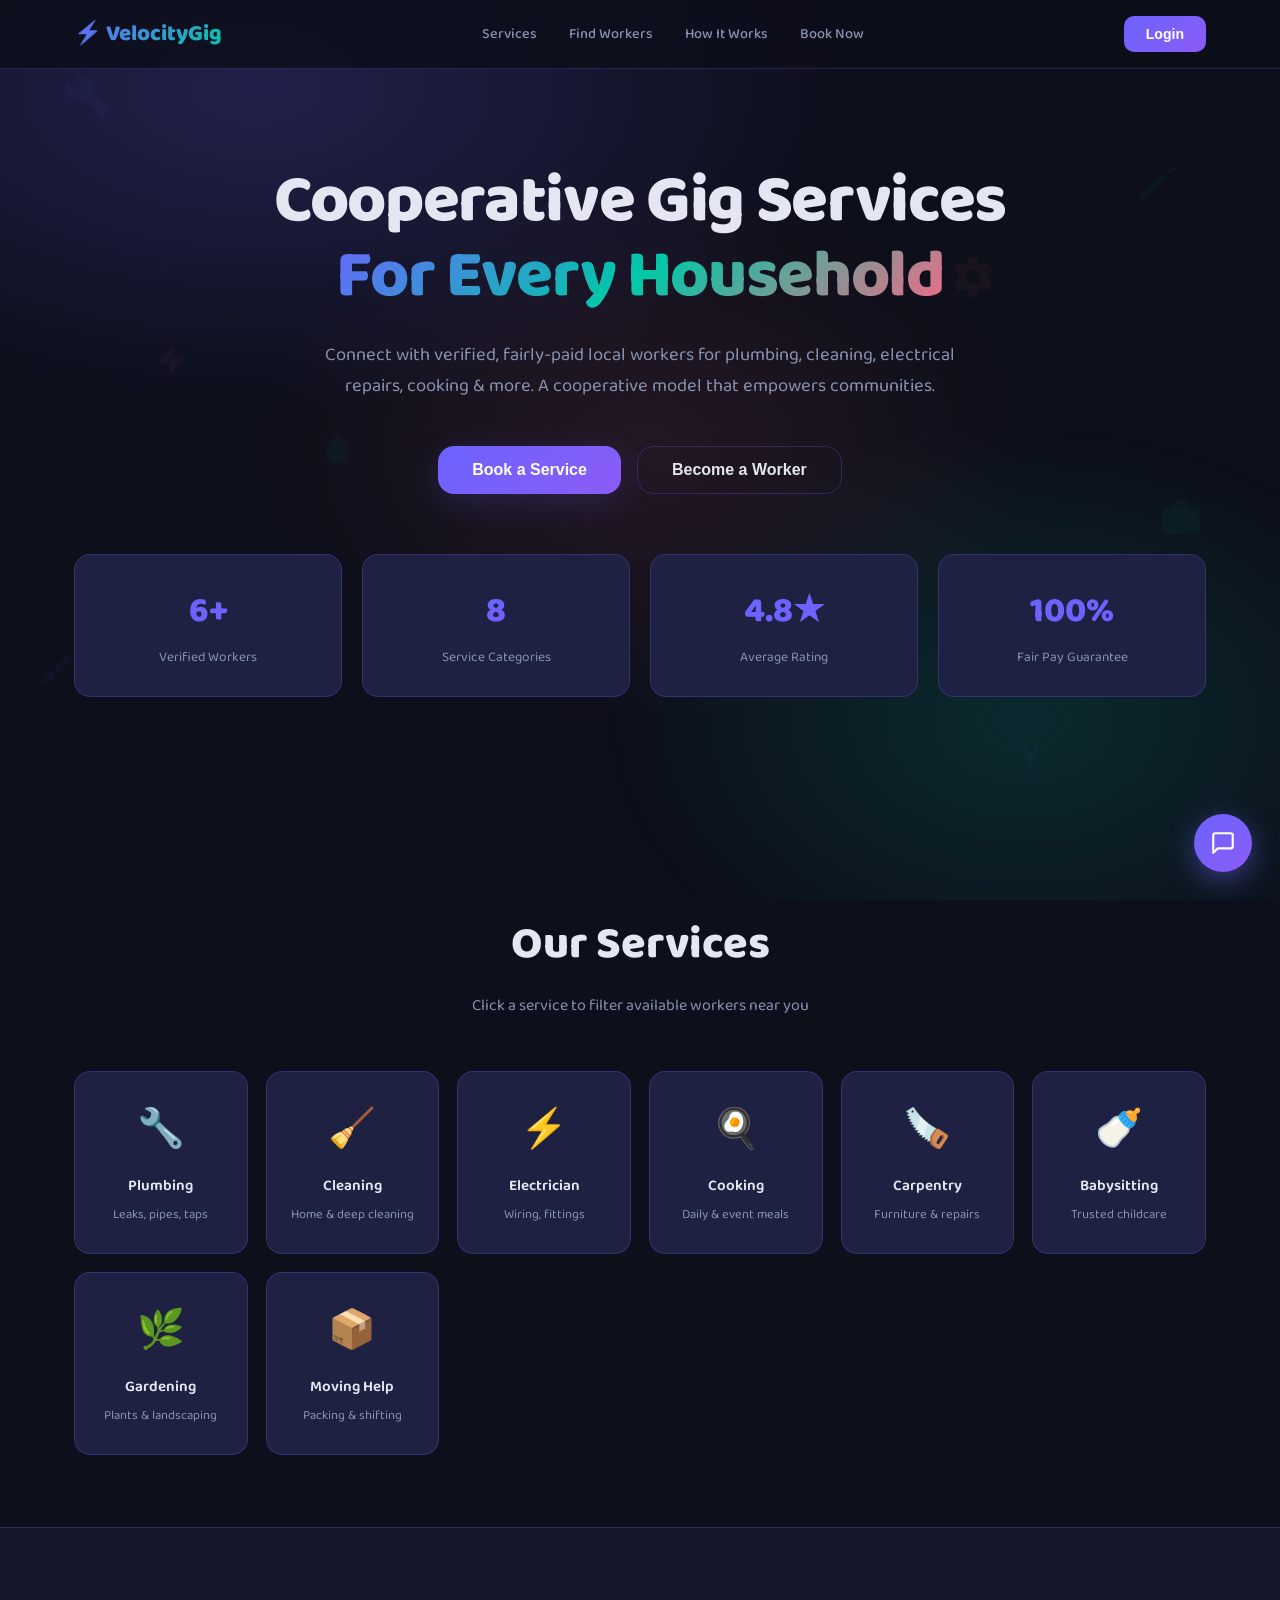
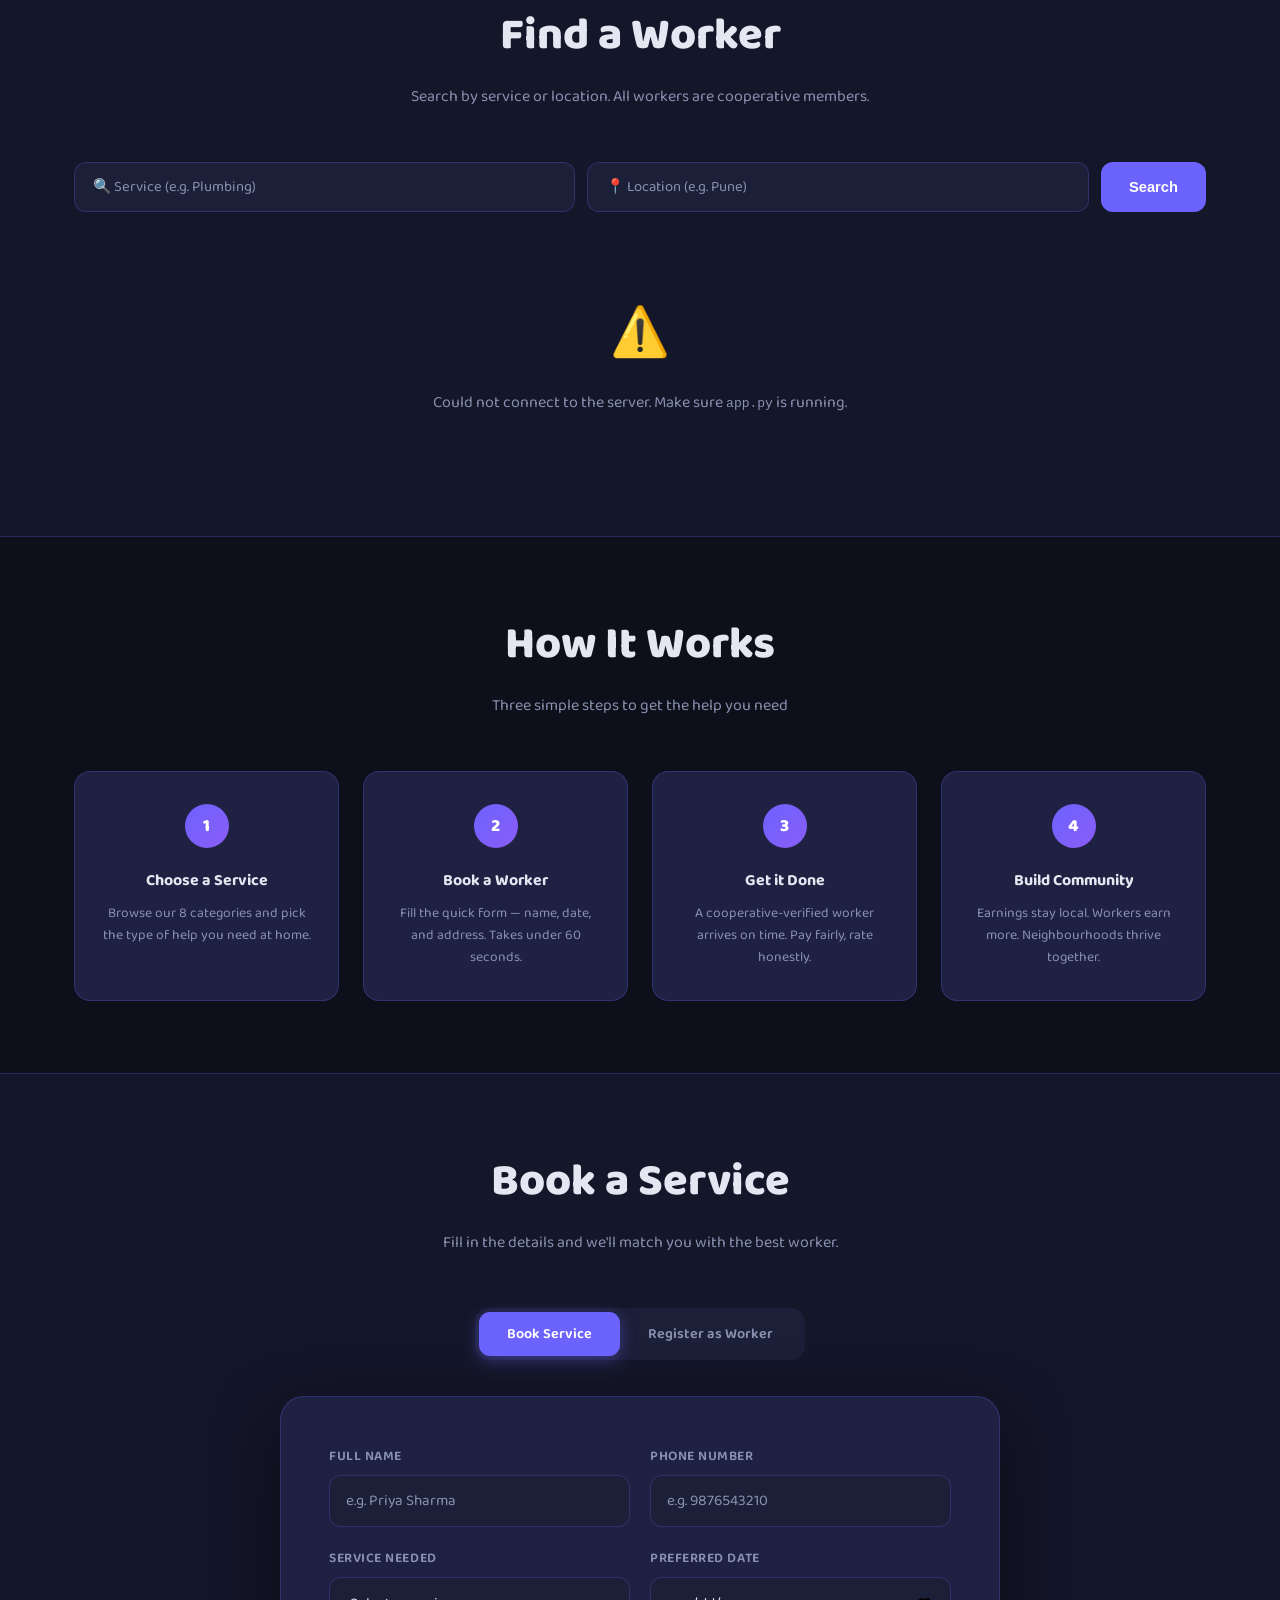
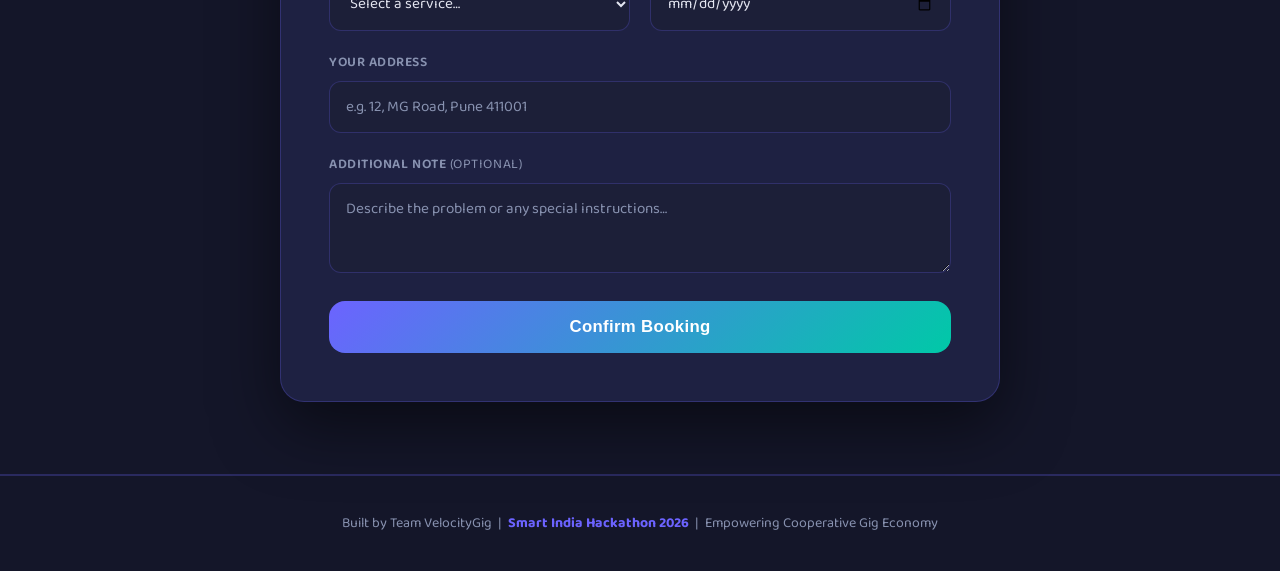
==== commit d227c7e2: "fix button erros, font family changed, added new feature - support" ====
--- a/index.html
+++ b/index.html
@@ -8,7 +8,8 @@
   <meta name="description"
     content="Connecting households with verified local gig workers for plumbing, cleaning, electrical, cooking, carpentry, and more – cooperative model ensuring fair pay." />
   <link rel="preconnect" href="https://fonts.googleapis.com" />
-  <link href="https://fonts.googleapis.com/css2?family=Inter:wght@300;400;500;600;700;800;900&display=swap"
+  <link rel="preconnect" href="https://fonts.gstatic.com" crossorigin />
+  <link href="https://fonts.googleapis.com/css2?family=Baloo+Bhai+2:wght@400;500;600;700;800&display=swap"
     rel="stylesheet" />
   <style>
     /* ── Design Tokens ────────────────────────────────────────────── */
@@ -44,7 +45,7 @@
     }
 
     body {
-      font-family: 'Inter', sans-serif;
+      font-family: 'Baloo Bhai 2', sans-serif;
       background: var(--dark);
       color: var(--text);
       min-height: 100vh;
@@ -803,6 +804,186 @@
       }
     }
 
+    /* ── Floating Decorative Icons ─────────────────────────────────── */
+    .floating-icons-container {
+      position: fixed;
+      inset: 0;
+      pointer-events: none;
+      z-index: 0;
+      overflow: hidden;
+    }
+
+    .floating-icon {
+      position: absolute;
+      opacity: 0.045;
+      color: var(--primary);
+      will-change: transform;
+      animation: floatDrift 18s ease-in-out infinite;
+    }
+
+    .floating-icon:nth-child(2n) { color: var(--teal); animation-duration: 22s; }
+    .floating-icon:nth-child(3n) { color: var(--accent); animation-duration: 26s; }
+
+    @keyframes floatDrift {
+      0%, 100% { transform: translateY(0) rotate(0deg); }
+      25%      { transform: translateY(-30px) rotate(8deg); }
+      50%      { transform: translateY(-15px) rotate(-5deg); }
+      75%      { transform: translateY(-40px) rotate(4deg); }
+    }
+
+    /* ── Support Widget ───────────────────────────────────────────── */
+    #support-fab {
+      position: fixed;
+      bottom: 28px;
+      right: 28px;
+      z-index: 900;
+      width: 58px;
+      height: 58px;
+      border-radius: 50%;
+      border: none;
+      background: linear-gradient(135deg, var(--primary), #8b5cf6);
+      color: #fff;
+      font-size: 1.5rem;
+      cursor: pointer;
+      box-shadow: 0 8px 28px rgba(108, 99, 255, .45);
+      display: flex;
+      align-items: center;
+      justify-content: center;
+      transition: transform .25s, box-shadow .25s;
+    }
+
+    #support-fab:hover {
+      transform: scale(1.1);
+      box-shadow: 0 12px 36px rgba(108, 99, 255, .6);
+    }
+
+    #support-popup {
+      position: fixed;
+      bottom: 100px;
+      right: 28px;
+      z-index: 901;
+      width: 360px;
+      max-width: calc(100vw - 40px);
+      background: var(--card);
+      border: 1px solid var(--border);
+      border-radius: 20px;
+      box-shadow: 0 24px 64px rgba(0, 0, 0, .55), 0 0 0 1px rgba(108,99,255,.12);
+      padding: 0;
+      transform: translateY(24px) scale(.95);
+      opacity: 0;
+      pointer-events: none;
+      transition: transform .35s cubic-bezier(.34,1.56,.64,1), opacity .25s;
+      overflow: hidden;
+    }
+
+    #support-popup.open {
+      transform: translateY(0) scale(1);
+      opacity: 1;
+      pointer-events: all;
+    }
+
+    .support-header {
+      background: linear-gradient(135deg, var(--primary), #8b5cf6);
+      padding: 18px 20px;
+      display: flex;
+      align-items: center;
+      justify-content: space-between;
+    }
+
+    .support-header h3 {
+      font-size: 1rem;
+      font-weight: 700;
+      color: #fff;
+      margin: 0;
+    }
+
+    .support-close-btn {
+      background: rgba(255,255,255,.2);
+      border: none;
+      color: #fff;
+      width: 28px;
+      height: 28px;
+      border-radius: 50%;
+      font-size: 1rem;
+      cursor: pointer;
+      display: flex;
+      align-items: center;
+      justify-content: center;
+      transition: background .2s;
+      line-height: 1;
+    }
+
+    .support-close-btn:hover {
+      background: rgba(255,255,255,.35);
+    }
+
+    .support-body {
+      padding: 20px;
+    }
+
+    .support-body .help-msg {
+      font-size: .88rem;
+      color: var(--muted);
+      line-height: 1.65;
+      margin-bottom: 18px;
+    }
+
+    .support-body .help-msg strong {
+      color: var(--text);
+    }
+
+    .support-input-row {
+      display: flex;
+      gap: 10px;
+    }
+
+    .support-input-row input {
+      flex: 1;
+      background: var(--dark3);
+      border: 1px solid var(--border);
+      color: var(--text);
+      border-radius: 10px;
+      padding: 11px 14px;
+      font-size: .88rem;
+      font-family: inherit;
+      outline: none;
+      transition: border-color .2s;
+    }
+
+    .support-input-row input::placeholder {
+      color: var(--muted);
+    }
+
+    .support-input-row input:focus {
+      border-color: var(--primary);
+    }
+
+    .support-send-btn {
+      background: linear-gradient(135deg, var(--primary), var(--teal));
+      color: #fff;
+      border: none;
+      border-radius: 10px;
+      padding: 11px 20px;
+      font-size: .88rem;
+      font-weight: 700;
+      cursor: pointer;
+      transition: transform .2s, box-shadow .2s;
+      white-space: nowrap;
+    }
+
+    .support-send-btn:hover {
+      transform: translateY(-2px);
+      box-shadow: 0 6px 18px rgba(0, 201, 167, .4);
+    }
+
+    .support-success {
+      text-align: center;
+      padding: 10px 0;
+      color: var(--teal);
+      font-weight: 600;
+      font-size: .92rem;
+    }
+
     /* ── Login Modal ──────────────────────────────────────────────── */
     #login-overlay {
       position: fixed;
@@ -1045,6 +1226,48 @@
 </head>
 
 <body>
+
+  <!-- ── Floating Decorative Background Icons ─────────────────────── -->
+  <div class="floating-icons-container" id="floating-icons" aria-hidden="true">
+    <!-- Wrench -->
+    <svg class="floating-icon" style="top:8%;left:5%;width:48px" viewBox="0 0 24 24" fill="currentColor"><path d="M22.7 19l-9.1-9.1c.9-2.3.4-5-1.5-6.9-2-2-5-2.4-7.4-1.3L9 6 6 9 1.6 4.7C.4 7.1.9 10.1 2.9 12.1c1.9 1.9 4.6 2.4 6.9 1.5l9.1 9.1c.4.4 1 .4 1.4 0l2.3-2.3c.5-.4.5-1.1.1-1.4z"/></svg>
+    <!-- Hammer -->
+    <svg class="floating-icon" style="top:18%;right:8%;width:42px" viewBox="0 0 24 24" fill="currentColor"><path d="M2 19.63L13.43 8.2l-.71-.7 1.42-1.43 3.54 3.54-1.42 1.41-.71-.7L4.17 21.8a1.5 1.5 0 01-2.12 0l-.05-.05a1.5 1.5 0 010-2.12zM17.74 6.03L21.03 2.74a1 1 0 011.42 0l.01.01a1 1 0 010 1.42l-3.29 3.29-1.43-1.43z"/></svg>
+    <!-- Lightning bolt -->
+    <svg class="floating-icon" style="top:38%;left:12%;width:36px" viewBox="0 0 24 24" fill="currentColor"><path d="M13 2L3 14h8l-1 8 10-12h-8l1-8z"/></svg>
+    <!-- Briefcase -->
+    <svg class="floating-icon" style="top:55%;right:6%;width:44px" viewBox="0 0 24 24" fill="currentColor"><path d="M20 7h-4V5a2 2 0 00-2-2h-4a2 2 0 00-2 2v2H4a2 2 0 00-2 2v10a2 2 0 002 2h16a2 2 0 002-2V9a2 2 0 00-2-2zM10 5h4v2h-4V5z"/></svg>
+    <!-- Paintbrush -->
+    <svg class="floating-icon" style="top:72%;left:3%;width:40px" viewBox="0 0 24 24" fill="currentColor"><path d="M7 14c-1.66 0-3 1.34-3 3 0 1.31-1.16 2-2 2 .92 1.22 2.49 2 4 2 2.21 0 4-1.79 4-4 0-1.66-1.34-3-3-3zm13.71-9.37l-1.34-1.34a.996.996 0 00-1.41 0L9 12.25 11.75 15l8.96-8.96a.996.996 0 000-1.41z"/></svg>
+    <!-- Gear -->
+    <svg class="floating-icon" style="top:28%;right:22%;width:50px" viewBox="0 0 24 24" fill="currentColor"><path d="M19.14 12.94c.04-.3.06-.61.06-.94 0-.32-.02-.64-.07-.94l2.03-1.58a.49.49 0 00.12-.61l-1.92-3.32a.488.488 0 00-.59-.22l-2.39.96c-.5-.38-1.03-.7-1.62-.94l-.36-2.54a.484.484 0 00-.48-.41h-3.84c-.24 0-.43.17-.47.41l-.36 2.54c-.59.24-1.13.57-1.62.94l-2.39-.96a.49.49 0 00-.59.22L2.74 8.87c-.12.21-.08.47.12.61l2.03 1.58c-.05.3-.07.62-.07.94s.02.64.07.94l-2.03 1.58a.49.49 0 00-.12.61l1.92 3.32c.12.22.37.29.59.22l2.39-.96c.5.38 1.03.7 1.62.94l.36 2.54c.05.24.24.41.48.41h3.84c.24 0 .44-.17.47-.41l.36-2.54c.59-.24 1.13-.56 1.62-.94l2.39.96c.22.08.47 0 .59-.22l1.92-3.32c.12-.22.07-.47-.12-.61l-2.01-1.58zM12 15.6A3.6 3.6 0 1115.6 12 3.6 3.6 0 0112 15.6z"/></svg>
+    <!-- Plug -->
+    <svg class="floating-icon" style="top:82%;right:18%;width:38px" viewBox="0 0 24 24" fill="currentColor"><path d="M16 9V4h-2v5H10V4H8v5c0 1.86 1.28 3.41 3 3.86V21h2v-8.14c1.72-.45 3-2 3-3.86z"/></svg>
+    <!-- Droplet (plumbing) -->
+    <svg class="floating-icon" style="top:48%;left:25%;width:34px" viewBox="0 0 24 24" fill="currentColor"><path d="M12 2c-5.33 4.55-8 8.48-8 11.8 0 4.98 3.8 8.2 8 8.2s8-3.22 8-8.2C20 10.48 17.33 6.55 12 2z"/></svg>
+  </div>
+
+  <!-- ── Support Widget ──────────────────────────────────────────── -->
+  <button id="support-fab" aria-label="Open support chat" title="Get Help">
+    <svg width="26" height="26" viewBox="0 0 24 24" fill="none" stroke="currentColor" stroke-width="2" stroke-linecap="round" stroke-linejoin="round"><path d="M21 15a2 2 0 01-2 2H7l-4 4V5a2 2 0 012-2h14a2 2 0 012 2z"/></svg>
+  </button>
+
+  <div id="support-popup" role="dialog" aria-modal="false" aria-labelledby="support-heading">
+    <div class="support-header">
+      <h3 id="support-heading">💬 Quick Support</h3>
+      <button class="support-close-btn" id="support-close-btn" aria-label="Close support">✕</button>
+    </div>
+    <div class="support-body" id="support-body">
+      <p class="help-msg">
+        Need assistance? Reach our <strong>24/7 SIH Hackathon desk</strong> at
+        <strong>support@velocitygig.in</strong> or call <strong>+91-9876543210</strong>.
+      </p>
+      <div class="support-input-row">
+        <input type="text" id="support-query" placeholder="Type your query…" />
+        <button class="support-send-btn" id="support-send-btn">Send</button>
+      </div>
+    </div>
+  </div>
 
   <!-- ── Toast Notification ─────────────────────────────────────────── -->
   <div id="toast" role="alert" aria-live="polite"></div>
@@ -1579,20 +1802,14 @@
       document.getElementById('form-section-sub').textContent = 'Register to start earning through our cooperative network.';
     });
 
-    /* ── Navbar CTA → open Worker tab ──────────────────────────────── */
-    document.getElementById('nav-cta-btn').addEventListener('click', () => {
-      document.getElementById('booking').scrollIntoView({ behavior: 'smooth' });
-      setTimeout(() => document.getElementById('tab-worker').click(), 500);
-    });
-
     /* ── Hero Buttons ───────────────────────────────────────────────── */
     document.getElementById('hero-book-btn').addEventListener('click', () => {
+      document.getElementById('tab-book').click();
       document.getElementById('booking').scrollIntoView({ behavior: 'smooth' });
-      setTimeout(() => document.getElementById('tab-book').click(), 400);
     });
     document.getElementById('hero-worker-btn').addEventListener('click', () => {
+      document.getElementById('tab-worker').click();
       document.getElementById('booking').scrollIntoView({ behavior: 'smooth' });
-      setTimeout(() => document.getElementById('tab-worker').click(), 400);
     });
 
     /* ── Booking Form Submit ─────────────────────────────────────────── */
@@ -1695,6 +1912,65 @@
 
     /* ── Initial worker load on page ready ──────────────────────────── */
     fetchWorkers();
+
+    /* ── Floating Icons Parallax on Scroll ─────────────────────────── */
+    (function initFloatingIcons() {
+      const icons = document.querySelectorAll('.floating-icon');
+      const speeds = Array.from(icons, () => 0.015 + Math.random() * 0.035);
+      let ticking = false;
+      window.addEventListener('scroll', () => {
+        if (!ticking) {
+          ticking = true;
+          requestAnimationFrame(() => {
+            const sy = window.scrollY;
+            icons.forEach((icon, i) => {
+              icon.style.transform = `translateY(${sy * speeds[i] * (i % 2 === 0 ? -1 : 1)}px)`;
+            });
+            ticking = false;
+          });
+        }
+      }, { passive: true });
+    })();
+
+    /* ── Support Widget ───────────────────────────────────────────── */
+    (function initSupportWidget() {
+      const fab = document.getElementById('support-fab');
+      const popup = document.getElementById('support-popup');
+      const closeBtn = document.getElementById('support-close-btn');
+      const body = document.getElementById('support-body');
+
+      const defaultHTML = body.innerHTML;
+
+      fab.addEventListener('click', () => {
+        popup.classList.toggle('open');
+        if (popup.classList.contains('open')) {
+          const inp = document.getElementById('support-query');
+          if (inp) inp.focus();
+        }
+      });
+
+      closeBtn.addEventListener('click', () => popup.classList.remove('open'));
+
+      // Use event delegation so we never need to re-bind after innerHTML reset
+      body.addEventListener('click', (e) => {
+        const btn = e.target.closest('#support-send-btn');
+        if (!btn) return;
+        const inp = document.getElementById('support-query');
+        if (!inp || !inp.value.trim()) { if (inp) inp.focus(); return; }
+        body.innerHTML = '<p class="support-success">✅ Thank you! Our support team will reach out shortly.</p>';
+        setTimeout(() => {
+          popup.classList.remove('open');
+          setTimeout(() => { body.innerHTML = defaultHTML; }, 400);
+        }, 2000);
+      });
+
+      body.addEventListener('keydown', (e) => {
+        if (e.key === 'Enter' && e.target.id === 'support-query') {
+          const btn = document.getElementById('support-send-btn');
+          if (btn) btn.click();
+        }
+      });
+    })();
   </script>
 </body>
 
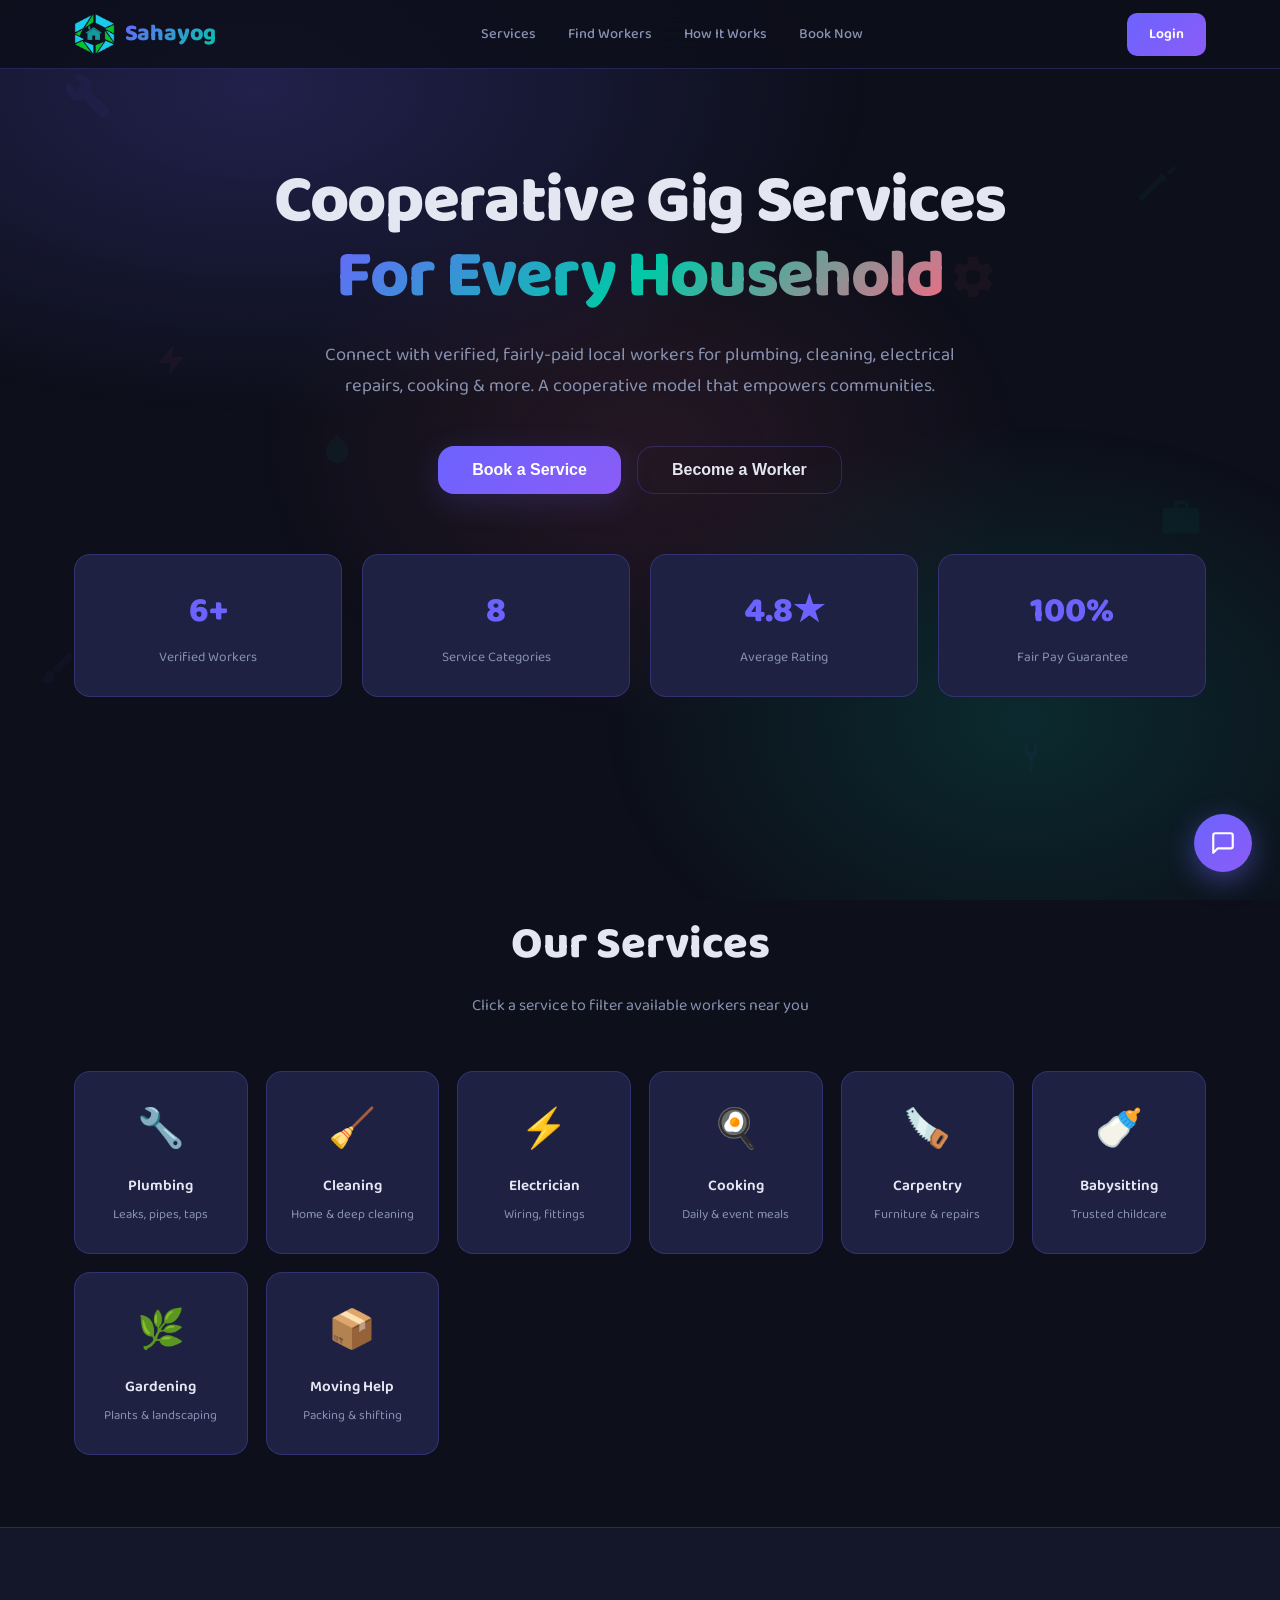
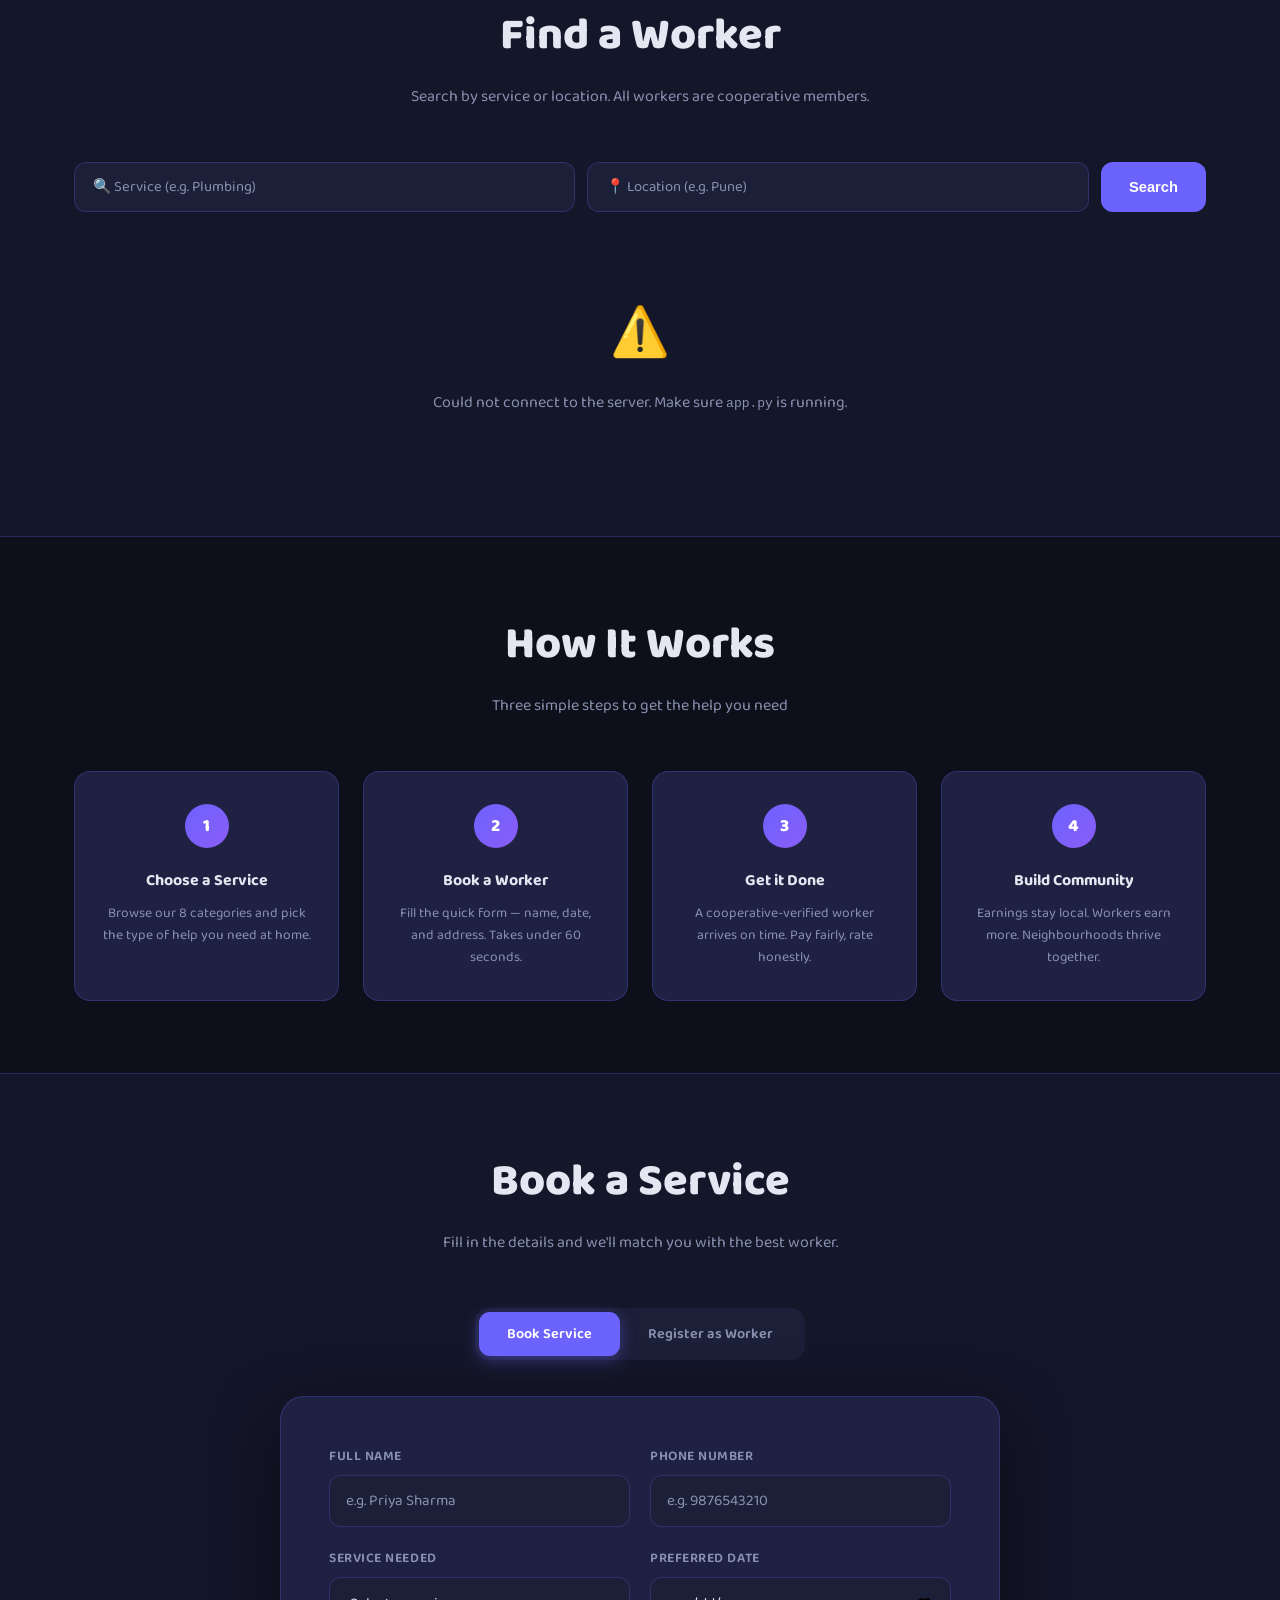
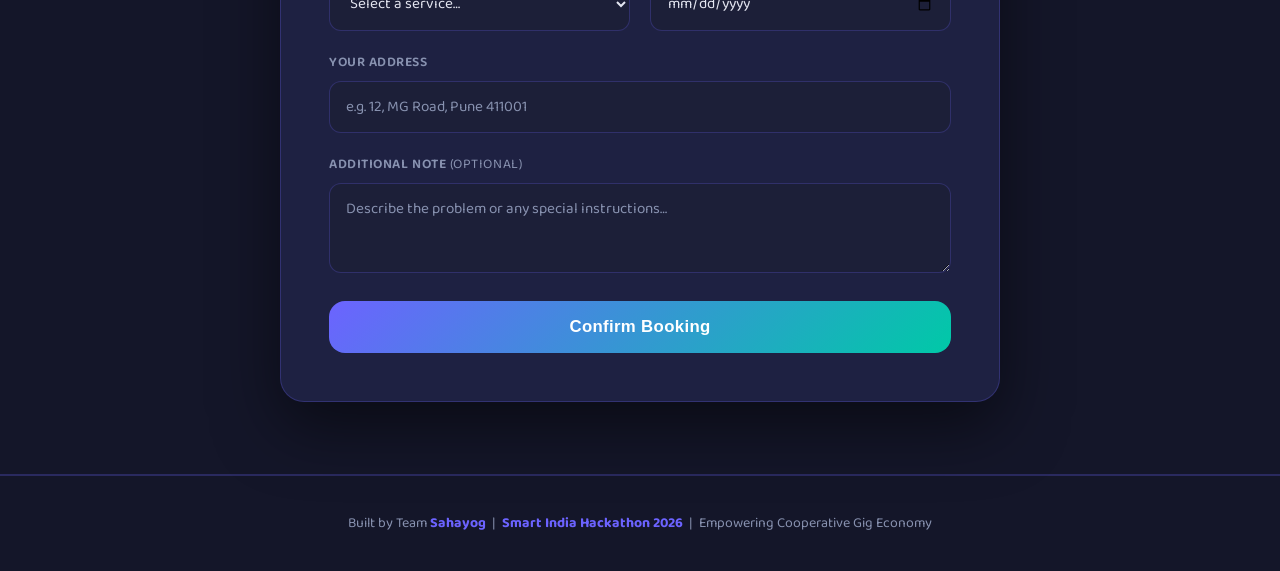
==== commit 255d5201: "changed logo,improved sign in log in" ====
--- a/index.html
+++ b/index.html
@@ -4,7 +4,7 @@
 <head>
   <meta charset="UTF-8" />
   <meta name="viewport" content="width=device-width, initial-scale=1.0" />
-  <title>VelocityGig – Cooperative Gig Services Platform</title>
+  <title>Sahayog – Cooperative Gig Services Platform</title>
   <meta name="description"
     content="Connecting households with verified local gig workers for plumbing, cleaning, electrical, cooking, carpentry, and more – cooperative model ensuring fair pay." />
   <link rel="preconnect" href="https://fonts.googleapis.com" />
@@ -143,13 +143,27 @@
     }
 
     .logo {
-      font-size: 1.4rem;
+      display: flex;
+      align-items: center;
+      gap: 10px;
+      text-decoration: none;
+    }
+
+    .logo img {
+      height: 40px;
+      width: auto;
+      object-fit: contain;
+    }
+
+    .logo-text {
+      font-size: 1.45rem;
       font-weight: 800;
       background: linear-gradient(135deg, var(--primary), var(--teal));
       -webkit-background-clip: text;
       -webkit-text-fill-color: transparent;
       background-clip: text;
-      text-decoration: none;
+      font-family: 'Baloo Bhai 2', sans-serif;
+      letter-spacing: -0.01em;
     }
 
     .nav-links {
@@ -984,7 +998,7 @@
       font-size: .92rem;
     }
 
-    /* ── Login Modal ──────────────────────────────────────────────── */
+    /* ── Auth Modal ───────────────────────────────────────────────── */
     #login-overlay {
       position: fixed;
       inset: 0;
@@ -1008,9 +1022,9 @@
       background: var(--card);
       border: 1px solid var(--border);
       border-radius: 24px;
-      padding: 44px 40px 36px;
+      padding: 36px 40px 32px;
       width: 100%;
-      max-width: 420px;
+      max-width: 440px;
       box-shadow: 0 32px 80px rgba(0, 0, 0, .6), 0 0 0 1px rgba(108,99,255,.15);
       transform: translateY(24px) scale(.97);
       transition: transform .35s cubic-bezier(.34,1.56,.64,1), opacity .3s ease;
@@ -1023,37 +1037,91 @@
       opacity: 1;
     }
 
-    .login-card .login-logo {
-      font-size: 1.6rem;
+    /* Modal logo / brand */
+    .modal-brand {
+      display: flex;
+      align-items: center;
+      justify-content: center;
+      gap: 8px;
+      margin-bottom: 20px;
+    }
+
+    .modal-brand img {
+      height: 32px;
+      width: auto;
+    }
+
+    .modal-brand-text {
+      font-size: 1.4rem;
       font-weight: 800;
       background: linear-gradient(135deg, var(--primary), var(--teal));
       -webkit-background-clip: text;
       -webkit-text-fill-color: transparent;
       background-clip: text;
-      text-align: center;
-      margin-bottom: 6px;
+      font-family: 'Baloo Bhai 2', sans-serif;
+    }
+
+    /* Auth tabs inside modal */
+    .auth-tabs {
+      display: flex;
+      background: var(--dark3);
+      border-radius: 12px;
+      padding: 4px;
+      margin-bottom: 28px;
+      position: relative;
+    }
+
+    .auth-tab-btn {
+      flex: 1;
+      padding: 9px 0;
+      border: none;
+      border-radius: 9px;
+      font-size: .9rem;
+      font-weight: 600;
+      cursor: pointer;
+      font-family: inherit;
+      background: transparent;
+      color: var(--muted);
+      transition: all .3s ease;
+      position: relative;
+      z-index: 1;
+    }
+
+    .auth-tab-btn.active {
+      background: linear-gradient(135deg, var(--primary), #8b5cf6);
+      color: #fff;
+      box-shadow: 0 4px 16px rgba(108, 99, 255, .4);
+    }
+
+    /* Tab panels with slide/fade transition */
+    .auth-panel {
+      display: none;
+      animation: authFadeIn .35s ease forwards;
+    }
+
+    .auth-panel.active {
       display: block;
     }
 
-    .login-card h2 {
-      font-size: 1.35rem;
-      font-weight: 700;
-      text-align: center;
-      margin-bottom: 6px;
-    }
-
-    .login-card .login-sub {
-      color: var(--muted);
-      font-size: .85rem;
-      text-align: center;
-      margin-bottom: 28px;
+    @keyframes authFadeIn {
+      from { opacity: 0; transform: translateX(12px); }
+      to   { opacity: 1; transform: translateX(0); }
+    }
+
+    .auth-panel-signup {
+      animation-name: authFadeInLeft;
+    }
+
+    @keyframes authFadeInLeft {
+      from { opacity: 0; transform: translateX(-12px); }
+      to   { opacity: 1; transform: translateX(0); }
     }
 
     .login-field {
       display: flex;
       flex-direction: column;
       gap: 7px;
-      margin-bottom: 18px;
+      margin-bottom: 16px;
     }
 
     .login-field label {
@@ -1064,7 +1132,8 @@
       text-transform: uppercase;
     }
 
-    .login-field input {
+    .login-field input,
+    .login-field select {
       background: var(--dark3);
       border: 1px solid var(--border);
       color: var(--text);
@@ -1074,18 +1143,24 @@
       font-family: inherit;
       outline: none;
       transition: border-color .2s, box-shadow .2s;
+      width: 100%;
+    }
+
+    .login-field select option {
+      background: var(--dark3);
     }
 
     .login-field input::placeholder {
       color: var(--muted);
     }
 
-    .login-field input:focus {
+    .login-field input:focus,
+    .login-field select:focus {
       border-color: var(--primary);
       box-shadow: 0 0 0 3px rgba(108,99,255,.18);
     }
 
-    #login-error {
+    .auth-error {
       color: var(--error);
       font-size: .83rem;
       font-weight: 500;
@@ -1095,7 +1170,7 @@
       display: none;
     }
 
-    #login-error.visible {
+    .auth-error.visible {
       display: block;
     }
 
@@ -1112,6 +1187,7 @@
       letter-spacing: .02em;
       transition: transform .22s, box-shadow .22s;
       box-shadow: var(--shadow);
+      font-family: inherit;
     }
 
     .login-submit-btn:hover {
@@ -1139,11 +1215,23 @@
       background: rgba(255,255,255,.06);
     }
 
-    .login-hint {
+    .auth-switch-hint {
       margin-top: 18px;
       text-align: center;
       color: var(--muted);
-      font-size: .8rem;
+      font-size: .82rem;
+    }
+
+    .auth-switch-link {
+      color: var(--primary);
+      font-weight: 600;
+      cursor: pointer;
+      text-decoration: underline;
+      text-underline-offset: 2px;
+    }
+
+    .auth-switch-link:hover {
+      color: var(--teal);
     }
 
     /* ── Navbar Auth Chip ─────────────────────────────────────────── */
@@ -1163,6 +1251,7 @@
       font-weight: 600;
       cursor: pointer;
       transition: transform .2s, box-shadow .2s;
+      font-family: inherit;
     }
 
     #login-btn:hover {
@@ -1218,7 +1307,7 @@
 
     @media (max-width: 640px) {
       .login-card {
-        padding: 32px 22px 28px;
+        padding: 28px 20px 24px;
         margin: 0 16px;
       }
     }
@@ -1272,37 +1361,88 @@
   <!-- ── Toast Notification ─────────────────────────────────────────── -->
   <div id="toast" role="alert" aria-live="polite"></div>
 
-  <!-- ── Login Modal ───────────────────────────────────────────────── -->
-  <div id="login-overlay" role="dialog" aria-modal="true" aria-labelledby="login-heading">
+  <!-- ── Auth Modal (Login & Sign Up) ───────────────────────────────── -->
+  <div id="login-overlay" role="dialog" aria-modal="true" aria-labelledby="auth-heading">
     <div class="login-card">
-      <button class="login-close-btn" id="login-close-btn" aria-label="Close login">&#10005;</button>
-      <span class="login-logo">⚡ VelocityGig</span>
-      <h2 id="login-heading">Welcome Back</h2>
-      <p class="login-sub">Sign in to book services &amp; manage your account</p>
-
-      <form id="login-form" novalidate autocomplete="on">
-        <div class="login-field">
-          <label for="login-username">Username</label>
-          <input type="text" id="login-username" name="username"
-            placeholder="Enter any username" autocomplete="username" required />
-        </div>
-        <div class="login-field">
-          <label for="login-password">Password</label>
-          <input type="password" id="login-password" name="password"
-            placeholder="Enter any password" autocomplete="current-password" required />
-        </div>
-        <div id="login-error" role="alert"></div>
-        <button type="submit" class="login-submit-btn" id="login-submit-btn">Sign In →</button>
-      </form>
-
-      <p class="login-hint">💡 Any username &amp; password will work — this is a demo.</p>
+      <button class="login-close-btn" id="login-close-btn" aria-label="Close">&#10005;</button>
+
+      <!-- Brand inside modal -->
+      <div class="modal-brand">
+        <img src="assets/logo.png" alt="Sahayog Logo" />
+        <span class="modal-brand-text">Sahayog</span>
+      </div>
+
+      <!-- Toggle Tabs -->
+      <div class="auth-tabs" role="tablist">
+        <button class="auth-tab-btn active" id="auth-tab-login" role="tab" aria-selected="true" aria-controls="auth-panel-login">Log In</button>
+        <button class="auth-tab-btn" id="auth-tab-signup" role="tab" aria-selected="false" aria-controls="auth-panel-signup">Sign Up</button>
+      </div>
+
+      <!-- ── Login Panel ── -->
+      <div class="auth-panel active" id="auth-panel-login" role="tabpanel" aria-labelledby="auth-tab-login">
+        <form id="login-form" novalidate autocomplete="on">
+          <div class="login-field">
+            <label for="login-email">Email / Phone</label>
+            <input type="text" id="login-email" name="email"
+              placeholder="Enter your email or phone" autocomplete="email" required />
+          </div>
+          <div class="login-field">
+            <label for="login-password">Password</label>
+            <input type="password" id="login-password" name="password"
+              placeholder="Enter your password" autocomplete="current-password" required />
+          </div>
+          <div class="auth-error" id="login-error" role="alert"></div>
+          <button type="submit" class="login-submit-btn" id="login-submit-btn">Log In →</button>
+        </form>
+        <p class="auth-switch-hint">
+          Don't have an account? <span class="auth-switch-link" id="switch-to-signup">Sign up</span>
+        </p>
+      </div>
+
+      <!-- ── Sign Up Panel ── -->
+      <div class="auth-panel auth-panel-signup" id="auth-panel-signup" role="tabpanel" aria-labelledby="auth-tab-signup">
+        <form id="signup-form" novalidate autocomplete="on">
+          <div class="login-field">
+            <label for="signup-name">Full Name</label>
+            <input type="text" id="signup-name" name="name"
+              placeholder="e.g. Priya Sharma" autocomplete="name" required />
+          </div>
+          <div class="login-field">
+            <label for="signup-phone">Phone Number</label>
+            <input type="tel" id="signup-phone" name="phone"
+              placeholder="e.g. 9876543210" autocomplete="tel" required />
+          </div>
+          <div class="login-field">
+            <label for="signup-role">I am a…</label>
+            <select id="signup-role" name="role" required>
+              <option value="" disabled selected>Select your role…</option>
+              <option value="Client">Client (looking for services)</option>
+              <option value="Sahayogi Worker">Sahayogi Worker (offering services)</option>
+            </select>
+          </div>
+          <div class="login-field">
+            <label for="signup-password">Create Password</label>
+            <input type="password" id="signup-password" name="password"
+              placeholder="Create a strong password" autocomplete="new-password" required />
+          </div>
+          <div class="auth-error" id="signup-error" role="alert"></div>
+          <button type="submit" class="login-submit-btn" id="signup-submit-btn">Create Account →</button>
+        </form>
+        <p class="auth-switch-hint">
+          Already have an account? <span class="auth-switch-link" id="switch-to-login">Log in</span>
+        </p>
+      </div>
+
     </div>
   </div>
 
   <!-- ── Navbar ─────────────────────────────────────────────────────── -->
   <nav id="navbar">
     <div class="container nav-inner">
-      <a href="#" class="logo" id="logo-link">⚡ VelocityGig</a>
+      <a href="#" class="logo" id="logo-link">
+        <img src="assets/logo.png" alt="Sahayog Logo" />
+        <span class="logo-text">Sahayog</span>
+      </a>
       <ul class="nav-links">
         <li><a href="#services" id="nav-services">Services</a></li>
         <li><a href="#workers" id="nav-workers">Find Workers</a></li>
@@ -1533,7 +1673,7 @@
   <footer>
     <div class="container">
       <p>
-        Built by Team VelocityGig &nbsp;|&nbsp;
+        Built by Team <strong>Sahayog</strong> &nbsp;|&nbsp;
         <strong>Smart India Hackathon 2026</strong> &nbsp;|&nbsp;
         Empowering Cooperative Gig Economy
       </p>
@@ -1547,31 +1687,72 @@
     'use strict';
 
     /* ──────────────────────────────────────────────────────────────────
-       AUTH — localStorage session simulation
+       AUTH — localStorage session simulation (Sahayog)
     ────────────────────────────────────────────────────────────────── */
     const AUTH = {
       isLoggedIn: () => localStorage.getItem('isLoggedIn') === 'true',
-      userName: () => localStorage.getItem('userName') || '',
-      login(name) {
+      userName:   () => localStorage.getItem('userName') || '',
+      userRole:   () => localStorage.getItem('userRole') || '',
+      login(name, role) {
         localStorage.setItem('isLoggedIn', 'true');
-        localStorage.setItem('userName', name);
+        localStorage.setItem('userName',   name);
+        localStorage.setItem('userRole',   role || 'Client');
       },
       logout() {
         localStorage.removeItem('isLoggedIn');
         localStorage.removeItem('userName');
+        localStorage.removeItem('userRole');
       }
     };
 
     /* ── DOM refs ───────────────────────────────────────────────────── */
     const loginOverlay    = document.getElementById('login-overlay');
     const loginForm       = document.getElementById('login-form');
+    const signupForm      = document.getElementById('signup-form');
     const loginErrorEl    = document.getElementById('login-error');
-    const loginBtn        = document.getElementById('login-btn');      // navbar Login
+    const signupErrorEl   = document.getElementById('signup-error');
+    const loginBtn        = document.getElementById('login-btn');
     const logoutBtn       = document.getElementById('logout-btn');
     const userChip        = document.getElementById('user-chip');
     const userNameDisplay = document.getElementById('user-name-display');
     const userAvatar      = document.getElementById('user-avatar');
     const loginCloseBtn   = document.getElementById('login-close-btn');
+    const authTabLogin    = document.getElementById('auth-tab-login');
+    const authTabSignup   = document.getElementById('auth-tab-signup');
+    const panelLogin      = document.getElementById('auth-panel-login');
+    const panelSignup     = document.getElementById('auth-panel-signup');
+
+    /* ── Auth Tab Switcher ──────────────────────────────────────────── */
+    function switchAuthTab(tab) {
+      if (tab === 'login') {
+        authTabLogin.classList.add('active');
+        authTabLogin.setAttribute('aria-selected', 'true');
+        authTabSignup.classList.remove('active');
+        authTabSignup.setAttribute('aria-selected', 'false');
+        panelLogin.classList.add('active');
+        panelSignup.classList.remove('active');
+        panelLogin.style.animationName = 'authFadeIn';
+        loginErrorEl.classList.remove('visible');
+        loginForm.reset();
+        setTimeout(() => document.getElementById('login-email').focus(), 50);
+      } else {
+        authTabSignup.classList.add('active');
+        authTabSignup.setAttribute('aria-selected', 'true');
+        authTabLogin.classList.remove('active');
+        authTabLogin.setAttribute('aria-selected', 'false');
+        panelSignup.classList.add('active');
+        panelLogin.classList.remove('active');
+        panelSignup.style.animationName = 'authFadeInLeft';
+        signupErrorEl.classList.remove('visible');
+        signupForm.reset();
+        setTimeout(() => document.getElementById('signup-name').focus(), 50);
+      }
+    }
+
+    authTabLogin.addEventListener('click',  () => switchAuthTab('login'));
+    authTabSignup.addEventListener('click', () => switchAuthTab('signup'));
+    document.getElementById('switch-to-signup').addEventListener('click', () => switchAuthTab('signup'));
+    document.getElementById('switch-to-login').addEventListener('click',  () => switchAuthTab('login'));
 
     /* ── Update navbar UI based on auth state ───────────────────────── */
     function refreshAuthUI() {
@@ -1579,30 +1760,28 @@
         const name = AUTH.userName();
         const initials = name.split(' ').map(w => w[0]).join('').slice(0, 2).toUpperCase() || name.slice(0, 2).toUpperCase();
         userNameDisplay.textContent = name;
-        userAvatar.textContent = initials;
-        loginBtn.style.display  = 'none';
-        userChip.style.display  = 'flex';
-        logoutBtn.style.display = 'inline-flex';
+        userAvatar.textContent      = initials;
+        loginBtn.style.display      = 'none';
+        userChip.style.display      = 'flex';
+        logoutBtn.style.display     = 'inline-flex';
       } else {
-        loginBtn.style.display  = '';
-        userChip.style.display  = 'none';
-        logoutBtn.style.display = 'none';
+        loginBtn.style.display      = '';
+        userChip.style.display      = 'none';
+        logoutBtn.style.display     = 'none';
       }
     }
 
     /* ── Open / close modal ─────────────────────────────────────────── */
-    function openLoginModal() {
+    function openLoginModal(tab) {
       loginOverlay.classList.add('open');
-      document.getElementById('login-username').focus();
-      loginErrorEl.classList.remove('visible');
-      loginForm.reset();
+      switchAuthTab(tab || 'login');
     }
 
     function closeLoginModal() {
       loginOverlay.classList.remove('open');
     }
 
-    loginBtn.addEventListener('click', openLoginModal);
+    loginBtn.addEventListener('click', () => openLoginModal('login'));
     loginCloseBtn.addEventListener('click', closeLoginModal);
 
     // Close on backdrop click
@@ -1618,35 +1797,77 @@
     /* ── Login form submit ──────────────────────────────────────────── */
     loginForm.addEventListener('submit', (e) => {
       e.preventDefault();
-      const username = document.getElementById('login-username').value.trim();
+      const email    = document.getElementById('login-email').value.trim();
       const password = document.getElementById('login-password').value;
 
-      if (!username) {
-        loginErrorEl.textContent = 'Please enter a username.';
+      if (!email) {
+        loginErrorEl.textContent = 'Please enter your email or phone.';
         loginErrorEl.classList.add('visible');
-        document.getElementById('login-username').focus();
+        document.getElementById('login-email').focus();
         return;
       }
       if (!password) {
-        loginErrorEl.textContent = 'Please enter a password.';
+        loginErrorEl.textContent = 'Please enter your password.';
         loginErrorEl.classList.add('visible');
         document.getElementById('login-password').focus();
         return;
       }
 
-      // Simulate successful login — any credentials work
-      AUTH.login(username);
+      // Restore name from stored account if available, else use email prefix
+      const storedName = localStorage.getItem('registeredName') || email.split('@')[0];
+      const storedRole = localStorage.getItem('userRole') || 'Client';
+      AUTH.login(storedName, storedRole);
       closeLoginModal();
       refreshAuthUI();
-      showToast(`👋 Welcome, ${username}! You're now logged in.`, 'success');
+      showToast(`🙏 Welcome to Sahayog, ${storedName}!`, 'success');
+    });
+
+    /* ── Sign Up form submit ────────────────────────────────────────── */
+    signupForm.addEventListener('submit', (e) => {
+      e.preventDefault();
+      const name     = document.getElementById('signup-name').value.trim();
+      const phone    = document.getElementById('signup-phone').value.trim();
+      const role     = document.getElementById('signup-role').value;
+      const password = document.getElementById('signup-password').value;
+
+      if (!name) {
+        signupErrorEl.textContent = 'Please enter your full name.';
+        signupErrorEl.classList.add('visible');
+        document.getElementById('signup-name').focus();
+        return;
+      }
+      if (!phone || !/^\d{10}$/.test(phone)) {
+        signupErrorEl.textContent = 'Enter a valid 10-digit phone number.';
+        signupErrorEl.classList.add('visible');
+        document.getElementById('signup-phone').focus();
+        return;
+      }
+      if (!role) {
+        signupErrorEl.textContent = 'Please select your role.';
+        signupErrorEl.classList.add('visible');
+        document.getElementById('signup-role').focus();
+        return;
+      }
+      if (!password || password.length < 4) {
+        signupErrorEl.textContent = 'Password must be at least 4 characters.';
+        signupErrorEl.classList.add('visible');
+        document.getElementById('signup-password').focus();
+        return;
+      }
+
+      // Persist registration details for login recall
+      localStorage.setItem('registeredName', name);
+      AUTH.login(name, role);
+      closeLoginModal();
+      refreshAuthUI();
+      showToast(`🎉 Welcome to Sahayog, ${name}!`, 'success');
     });
 
     /* ── Logout ─────────────────────────────────────────────────────── */
     logoutBtn.addEventListener('click', () => {
-      const name = AUTH.userName();
       AUTH.logout();
       refreshAuthUI();
-      showToast(`👋 Goodbye, ${name}! You've been logged out.`, 'success');
+      showToast('👋 Logged out successfully.', 'success');
     });
 
     /* ── Restore session on page load ───────────────────────────────── */
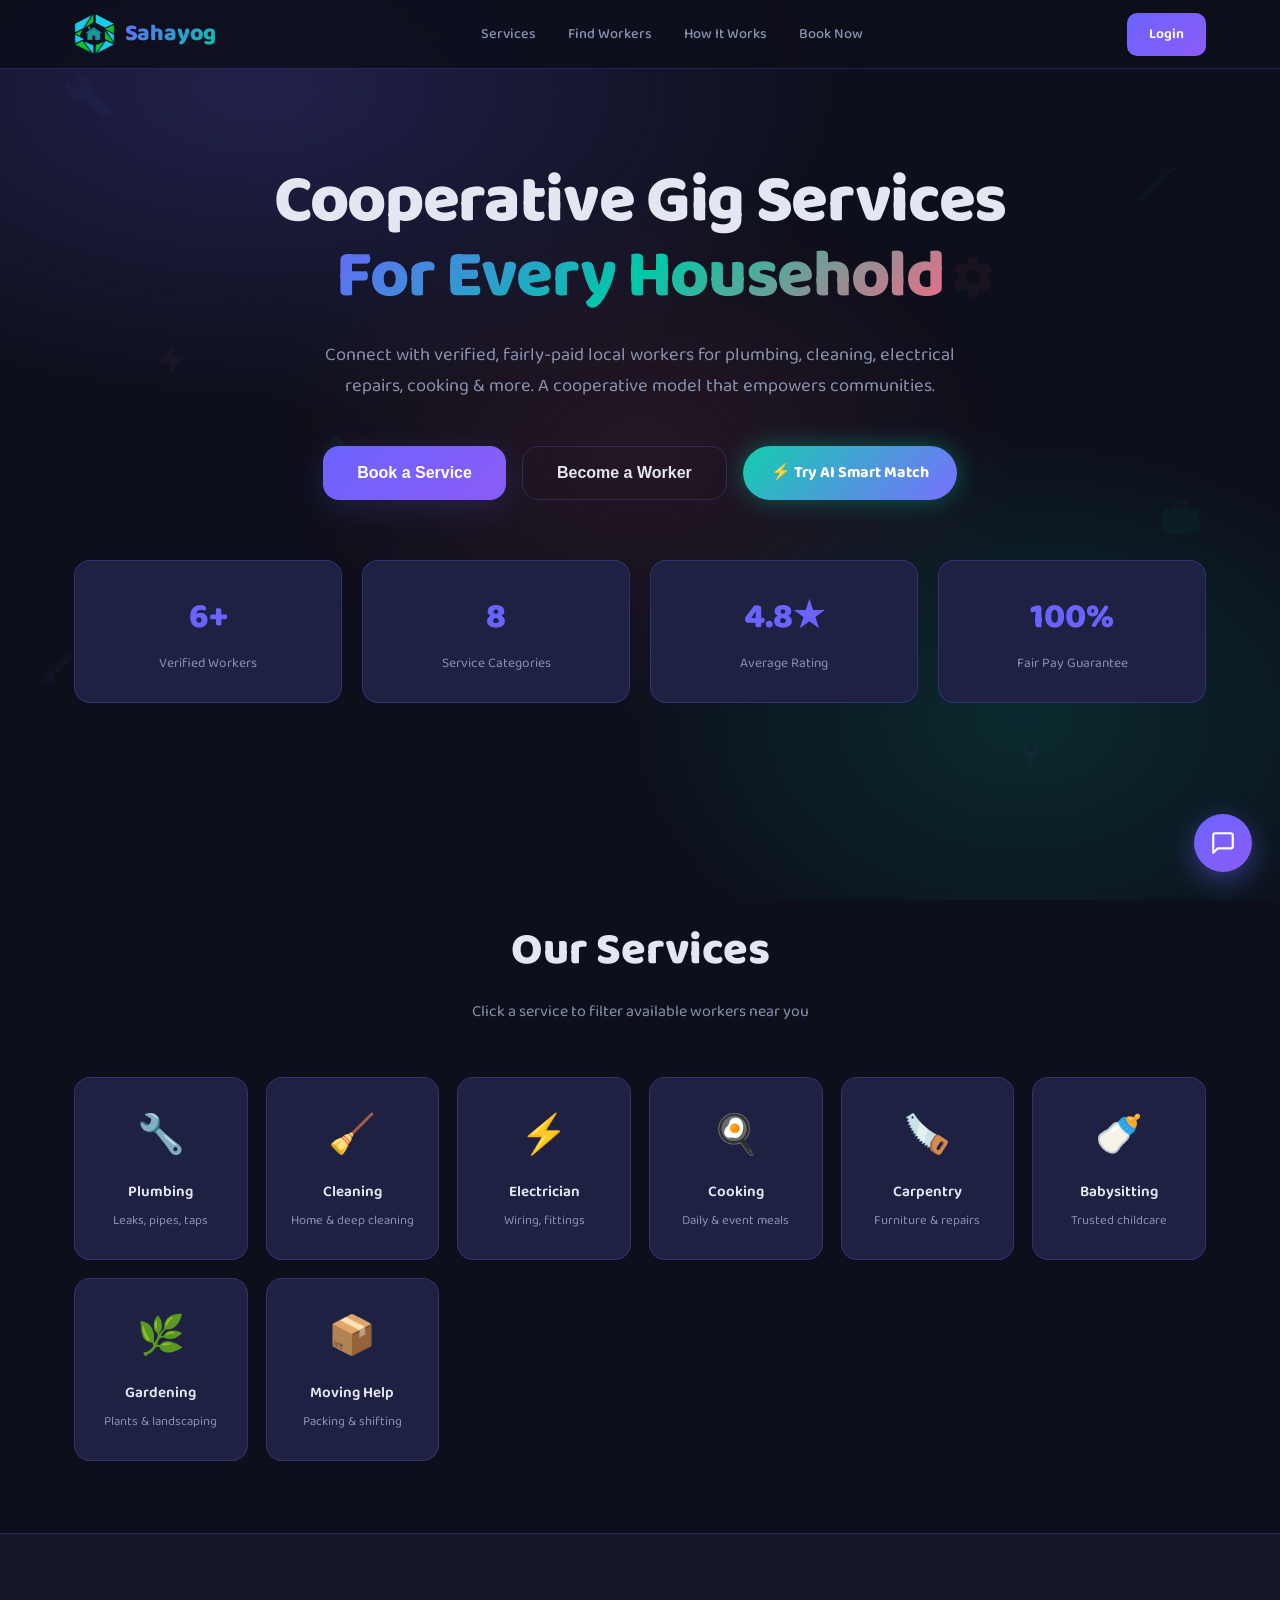
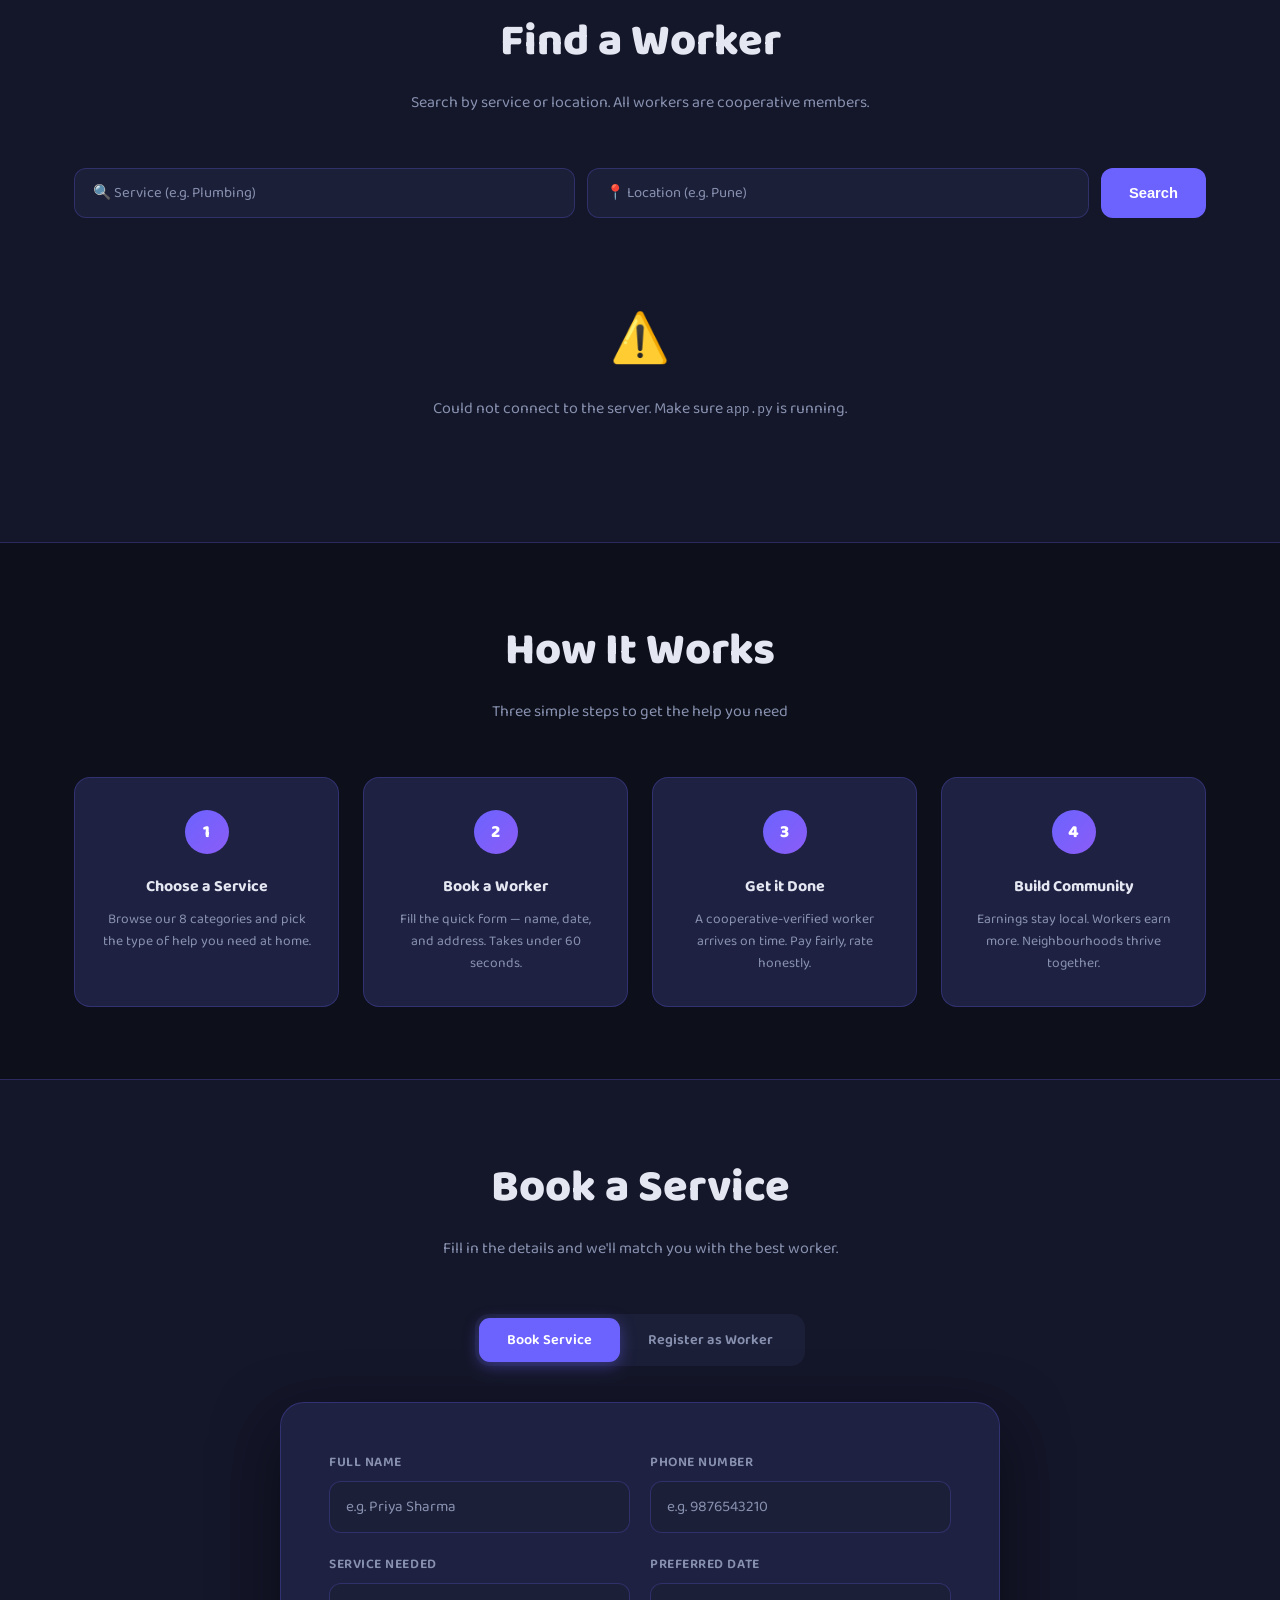
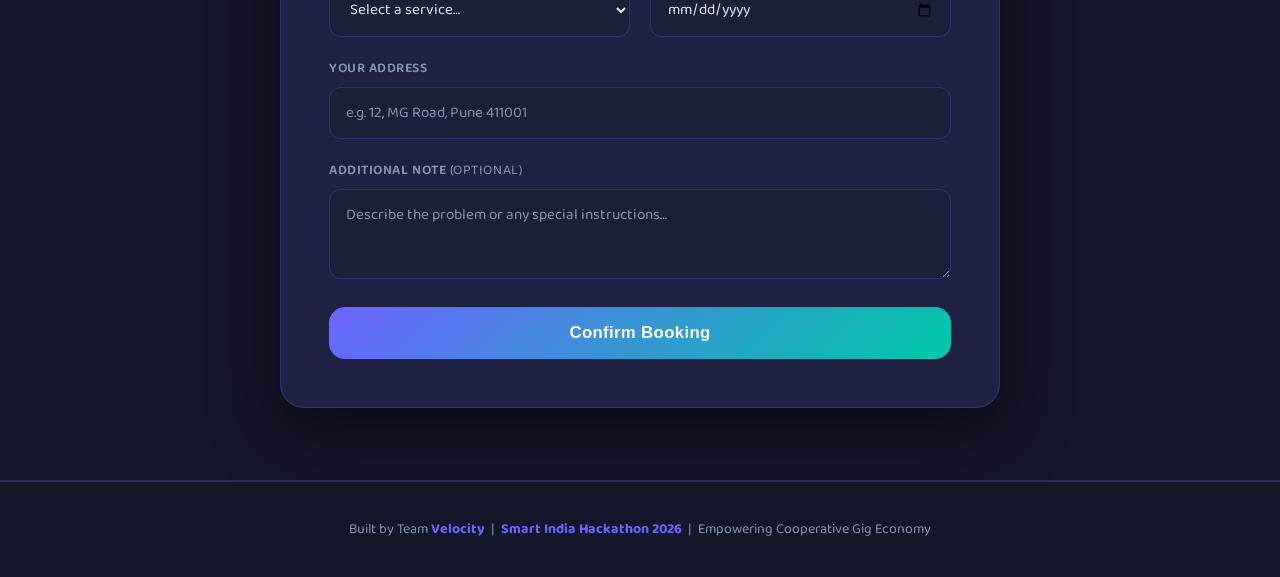
==== commit 0bce0e15: "database reworked" ====
--- a/index.html
+++ b/index.html
@@ -998,6 +998,359 @@
       font-size: .92rem;
     }
 
+    /* ── AI Hero Button ────────────────────────────────────────────── */
+    .btn-ai-match {
+      position: relative;
+      display: inline-flex;
+      align-items: center;
+      gap: 8px;
+      padding: 14px 28px;
+      background: linear-gradient(135deg, #00c9a7 0%, #6c63ff 100%);
+      color: #fff;
+      border: none;
+      border-radius: 50px;
+      font-size: 1rem;
+      font-weight: 700;
+      font-family: inherit;
+      cursor: pointer;
+      box-shadow: 0 0 24px rgba(0,201,167,.4);
+      transition: transform .22s, box-shadow .22s;
+      overflow: hidden;
+    }
+    .btn-ai-match:hover {
+      transform: translateY(-2px) scale(1.03);
+      box-shadow: 0 0 40px rgba(0,201,167,.6);
+    }
+    .ai-btn-pulse {
+      position: absolute;
+      inset: 0;
+      border-radius: 50px;
+      animation: aiPulse 2s ease-in-out infinite;
+      background: rgba(255,255,255,.08);
+    }
+    @keyframes aiPulse {
+      0%, 100% { opacity: 0; transform: scale(1); }
+      50%       { opacity: 1; transform: scale(1.04); }
+    }
+
+    /* ── AI Smart Match Modal ──────────────────────────────────────── */
+    #ai-overlay {
+      position: fixed;
+      inset: 0;
+      background: rgba(13,15,26,.82);
+      backdrop-filter: blur(10px);
+      z-index: 1100;
+      display: flex;
+      align-items: center;
+      justify-content: center;
+      opacity: 0;
+      pointer-events: none;
+      transition: opacity .3s ease;
+    }
+    #ai-overlay.open {
+      opacity: 1;
+      pointer-events: all;
+    }
+    .ai-modal-card {
+      position: relative;
+      background: var(--card);
+      border: 1px solid rgba(0,201,167,.3);
+      border-radius: 24px;
+      padding: 36px 40px 32px;
+      width: 100%;
+      max-width: 520px;
+      max-height: 90vh;
+      overflow-y: auto;
+      box-shadow: 0 32px 80px rgba(0,0,0,.6), 0 0 0 1px rgba(0,201,167,.1);
+      transform: translateY(28px) scale(.96);
+      transition: transform .35s cubic-bezier(.34,1.56,.64,1), opacity .3s ease;
+      opacity: 0;
+    }
+    #ai-overlay.open .ai-modal-card {
+      transform: translateY(0) scale(1);
+      opacity: 1;
+    }
+    .ai-modal-header {
+      display: flex;
+      align-items: flex-start;
+      gap: 16px;
+      margin-bottom: 22px;
+    }
+    .ai-icon-ring {
+      width: 52px;
+      height: 52px;
+      border-radius: 50%;
+      background: linear-gradient(135deg,#00c9a7,#6c63ff);
+      display: flex;
+      align-items: center;
+      justify-content: center;
+      font-size: 1.6rem;
+      flex-shrink: 0;
+      box-shadow: 0 0 20px rgba(0,201,167,.4);
+      animation: aiPulse 3s ease-in-out infinite;
+    }
+    .ai-modal-header h2 {
+      font-size: 1.2rem;
+      font-weight: 800;
+      background: linear-gradient(135deg, var(--teal), var(--primary));
+      -webkit-background-clip: text;
+      -webkit-text-fill-color: transparent;
+      background-clip: text;
+      margin-bottom: 4px;
+    }
+    .ai-modal-sub {
+      color: var(--muted);
+      font-size: .85rem;
+    }
+    .ai-innovations-strip {
+      display: flex;
+      flex-wrap: wrap;
+      gap: 6px;
+      margin-bottom: 16px;
+    }
+    .ai-badge {
+      padding: 4px 10px;
+      border-radius: 20px;
+      background: rgba(0,201,167,.12);
+      border: 1px solid rgba(0,201,167,.25);
+      color: var(--teal);
+      font-size: .75rem;
+      font-weight: 600;
+    }
+    .ai-input-wrap textarea {
+      width: 100%;
+      background: var(--dark3);
+      border: 1px solid var(--border);
+      color: var(--text);
+      border-radius: 14px;
+      padding: 14px 16px;
+      font-size: .95rem;
+      font-family: inherit;
+      outline: none;
+      resize: vertical;
+      transition: border-color .2s, box-shadow .2s;
+      line-height: 1.6;
+    }
+    .ai-input-wrap textarea:focus {
+      border-color: var(--teal);
+      box-shadow: 0 0 0 3px rgba(0,201,167,.15);
+    }
+    .ai-location-row {
+      margin-top: 12px;
+      display: flex;
+      flex-direction: column;
+      gap: 6px;
+    }
+    .ai-location-row label {
+      font-size: .8rem;
+      font-weight: 600;
+      text-transform: uppercase;
+      letter-spacing: .06em;
+      color: var(--muted);
+    }
+    .ai-location-row input {
+      background: var(--dark3);
+      border: 1px solid var(--border);
+      color: var(--text);
+      border-radius: 12px;
+      padding: 11px 14px;
+      font-size: .9rem;
+      font-family: inherit;
+      outline: none;
+      transition: border-color .2s;
+    }
+    .ai-location-row input:focus {
+      border-color: var(--teal);
+      box-shadow: 0 0 0 3px rgba(0,201,167,.12);
+    }
+    .ai-analyze-btn {
+      margin-top: 18px;
+      width: 100%;
+      padding: 15px;
+      background: linear-gradient(135deg, #00c9a7, #6c63ff);
+      color: #fff;
+      border: none;
+      border-radius: 14px;
+      font-size: 1rem;
+      font-weight: 700;
+      font-family: inherit;
+      cursor: pointer;
+      box-shadow: 0 6px 24px rgba(0,201,167,.35);
+      transition: transform .2s, box-shadow .2s;
+      letter-spacing: .02em;
+    }
+    .ai-analyze-btn:hover {
+      transform: translateY(-2px);
+      box-shadow: 0 10px 32px rgba(0,201,167,.5);
+    }
+    /* Processing phase */
+    .ai-processing-wrap {
+      display: flex;
+      flex-direction: column;
+      align-items: center;
+      gap: 24px;
+      padding: 20px 0;
+    }
+    .ai-spinner {
+      width: 52px;
+      height: 52px;
+      border: 4px solid rgba(0,201,167,.15);
+      border-top-color: var(--teal);
+      border-radius: 50%;
+      animation: spin .8s linear infinite;
+    }
+    @keyframes spin { to { transform: rotate(360deg); } }
+    .ai-steps {
+      width: 100%;
+      display: flex;
+      flex-direction: column;
+      gap: 14px;
+    }
+    .ai-step {
+      display: flex;
+      align-items: center;
+      gap: 10px;
+      font-size: .9rem;
+      color: var(--text);
+      transition: opacity .4s ease;
+    }
+    .ai-step-icon { font-size: 1.1rem; }
+    .ai-step-badge {
+      margin-left: auto;
+      padding: 3px 10px;
+      border-radius: 20px;
+      font-size: .75rem;
+      font-weight: 700;
+    }
+    .ai-step-badge.urgent {
+      background: rgba(255,101,132,.15);
+      color: var(--error);
+      border: 1px solid rgba(255,101,132,.3);
+    }
+    .ai-step-badge.normal {
+      background: rgba(0,201,167,.12);
+      color: var(--teal);
+      border: 1px solid rgba(0,201,167,.25);
+    }
+    /* Result phase */
+    .ai-result-card {
+      background: var(--dark3);
+      border: 1px solid rgba(0,201,167,.25);
+      border-radius: 18px;
+      padding: 22px;
+      animation: authFadeIn .4s ease forwards;
+    }
+    .ai-result-header {
+      display: flex;
+      align-items: center;
+      gap: 14px;
+      margin-bottom: 18px;
+    }
+    .ai-result-avatar {
+      width: 52px;
+      height: 52px;
+      border-radius: 50%;
+      background: linear-gradient(135deg, var(--primary), var(--teal));
+      display: flex;
+      align-items: center;
+      justify-content: center;
+      font-size: 1.3rem;
+      font-weight: 800;
+      color: #fff;
+      flex-shrink: 0;
+    }
+    .ai-result-info { flex: 1; }
+    .ai-result-name {
+      font-size: 1.05rem;
+      font-weight: 800;
+      color: var(--text);
+    }
+    .ai-result-service {
+      font-size: .85rem;
+      color: var(--primary);
+      font-weight: 600;
+      margin: 2px 0;
+    }
+    .ai-result-location {
+      font-size: .8rem;
+      color: var(--muted);
+    }
+    .ai-match-score {
+      text-align: center;
+      flex-shrink: 0;
+    }
+    .ai-score-val {
+      font-size: 1.8rem;
+      font-weight: 800;
+      background: linear-gradient(135deg, var(--teal), var(--primary));
+      -webkit-background-clip: text;
+      -webkit-text-fill-color: transparent;
+      background-clip: text;
+      line-height: 1;
+    }
+    .ai-score-label {
+      font-size: .7rem;
+      color: var(--muted);
+      text-transform: uppercase;
+      letter-spacing: .06em;
+      margin-top: 2px;
+    }
+    .ai-result-metrics {
+      display: grid;
+      grid-template-columns: 1fr 1fr;
+      gap: 10px;
+      margin-bottom: 18px;
+    }
+    .ai-metric {
+      background: var(--card);
+      border: 1px solid var(--border);
+      border-radius: 12px;
+      padding: 10px 12px;
+      display: flex;
+      flex-direction: column;
+      gap: 3px;
+    }
+    .ai-metric-icon { font-size: 1rem; }
+    .ai-metric-label { font-size: .72rem; color: var(--muted); text-transform: uppercase; letter-spacing: .05em; }
+    .ai-metric-val { font-size: .95rem; font-weight: 700; color: var(--text); }
+    .ai-metric-green { color: var(--teal) !important; }
+    .ai-dispatch-btn {
+      width: 100%;
+      padding: 14px;
+      background: linear-gradient(135deg, #00c9a7, #6c63ff);
+      color: #fff;
+      border: none;
+      border-radius: 12px;
+      font-size: .97rem;
+      font-weight: 700;
+      font-family: inherit;
+      cursor: pointer;
+      box-shadow: 0 4px 20px rgba(0,201,167,.35);
+      transition: transform .2s, box-shadow .2s;
+      margin-bottom: 10px;
+    }
+    .ai-dispatch-btn:hover {
+      transform: translateY(-2px);
+      box-shadow: 0 8px 28px rgba(0,201,167,.5);
+    }
+    .ai-retry-btn {
+      width: 100%;
+      padding: 10px;
+      background: transparent;
+      border: 1px solid var(--border);
+      color: var(--muted);
+      border-radius: 12px;
+      font-size: .87rem;
+      font-family: inherit;
+      cursor: pointer;
+      transition: border-color .2s, color .2s;
+    }
+    .ai-retry-btn:hover { border-color: var(--teal); color: var(--teal); }
+    @media (max-width: 560px) {
+      .ai-modal-card { padding: 28px 20px 24px; margin: 0 12px; }
+      .ai-result-metrics { grid-template-columns: 1fr 1fr; }
+    }
+
     /* ── Auth Modal ───────────────────────────────────────────────── */
     #login-overlay {
       position: fixed;
@@ -1348,8 +1701,8 @@
     </div>
     <div class="support-body" id="support-body">
       <p class="help-msg">
-        Need assistance? Reach our <strong>24/7 SIH Hackathon desk</strong> at
-        <strong>support@velocitygig.in</strong> or call <strong>+91-9876543210</strong>.
+        Need assistance? Reach our <strong>24/7 Sahayog Support desk</strong> at
+        <strong>support@sahayog.org</strong> or call <strong>+91-9876543210</strong>.
       </p>
       <div class="support-input-row">
         <input type="text" id="support-query" placeholder="Type your query…" />
@@ -1436,6 +1789,114 @@
     </div>
   </div>
 
+  <!-- ── AI Smart Match Modal ───────────────────────────────────── -->
+  <div id="ai-overlay" role="dialog" aria-modal="true" aria-labelledby="ai-modal-heading">
+    <div class="ai-modal-card" id="ai-modal-card">
+      <button class="login-close-btn" id="ai-close-btn" aria-label="Close AI modal">&#10005;</button>
+
+      <!-- Header -->
+      <div class="ai-modal-header">
+        <div class="ai-icon-ring">
+          <span>&#129302;</span>
+        </div>
+        <div>
+          <h2 id="ai-modal-heading">Sahayog AI Cooperative Dispatch</h2>
+          <p class="ai-modal-sub">Describe your problem — our AI matches you instantly</p>
+        </div>
+      </div>
+
+      <!-- Input Phase -->
+      <div id="ai-phase-input">
+        <div class="ai-innovations-strip">
+          <span class="ai-badge">&#127776; Natural Language</span>
+          <span class="ai-badge">&#128205; Context Matching</span>
+          <span class="ai-badge">&#127881; Cooperative Network</span>
+          <span class="ai-badge">&#9878; Load Balancing</span>
+        </div>
+        <div class="ai-input-wrap">
+          <textarea id="ai-problem-input" rows="4"
+            placeholder="e.g. Water is leaking under my kitchen sink and flooding the floor, need someone urgent in Pune..."
+            aria-label="Describe your service problem"></textarea>
+        </div>
+        <div class="ai-location-row">
+          <label for="ai-location-input">&#128205; Your Location (optional)</label>
+          <input type="text" id="ai-location-input" placeholder="e.g. Pune, Baner" />
+        </div>
+        <div id="ai-input-error" class="auth-error"></div>
+        <button class="ai-analyze-btn" id="ai-analyze-btn">
+          &#9889; Analyze &amp; Match Worker
+        </button>
+      </div>
+
+      <!-- Processing Phase -->
+      <div id="ai-phase-processing" style="display:none;">
+        <div class="ai-processing-wrap">
+          <div class="ai-spinner"></div>
+          <div class="ai-steps">
+            <div class="ai-step" id="ai-step-1">
+              <span class="ai-step-icon">&#128269;</span>
+              <span class="ai-step-text">Analyzing context...</span>
+              <span class="ai-step-badge" id="ai-urgency-badge"></span>
+            </div>
+            <div class="ai-step" id="ai-step-2" style="opacity:.3;">
+              <span class="ai-step-icon">&#9878;</span>
+              <span class="ai-step-text">Cooperative load balancing: Checking least-burdened active members nearby...</span>
+            </div>
+            <div class="ai-step" id="ai-step-3" style="opacity:.3;">
+              <span class="ai-step-icon">&#9989;</span>
+              <span class="ai-step-text">Optimal match found!</span>
+            </div>
+          </div>
+        </div>
+      </div>
+
+      <!-- Result Phase -->
+      <div id="ai-phase-result" style="display:none;">
+        <div class="ai-result-card" id="ai-result-card">
+          <div class="ai-result-header">
+            <div class="ai-result-avatar" id="ai-result-avatar">R</div>
+            <div class="ai-result-info">
+              <div class="ai-result-name" id="ai-result-name">Worker Name</div>
+              <div class="ai-result-service" id="ai-result-service">Service Type</div>
+              <div class="ai-result-location" id="ai-result-location">Location</div>
+            </div>
+            <div class="ai-match-score">
+              <div class="ai-score-val" id="ai-score-val">98%</div>
+              <div class="ai-score-label">Match Score</div>
+            </div>
+          </div>
+          <div class="ai-result-metrics">
+            <div class="ai-metric">
+              <span class="ai-metric-icon">&#11088;</span>
+              <span class="ai-metric-label">Rating</span>
+              <span class="ai-metric-val" id="ai-result-rating">4.9</span>
+            </div>
+            <div class="ai-metric">
+              <span class="ai-metric-icon">&#8377;</span>
+              <span class="ai-metric-label">Hourly Rate</span>
+              <span class="ai-metric-val" id="ai-result-rate">350/hr</span>
+            </div>
+            <div class="ai-metric">
+              <span class="ai-metric-icon">&#9878;</span>
+              <span class="ai-metric-label">Cooperative Shift</span>
+              <span class="ai-metric-val ai-metric-green">Optimal Available</span>
+            </div>
+            <div class="ai-metric">
+              <span class="ai-metric-icon">&#128204;</span>
+              <span class="ai-metric-label">Urgency</span>
+              <span class="ai-metric-val" id="ai-urgency-label">Normal</span>
+            </div>
+          </div>
+          <button class="ai-dispatch-btn" id="ai-dispatch-btn">
+            &#9889; Confirm Auto-Dispatch
+          </button>
+          <button class="ai-retry-btn" id="ai-retry-btn">&#8592; Try Another Problem</button>
+        </div>
+      </div>
+
+    </div>
+  </div>
+
   <!-- ── Navbar ─────────────────────────────────────────────────────── -->
   <nav id="navbar">
     <div class="container nav-inner">
@@ -1478,6 +1939,10 @@
       <div class="hero-btns">
         <button class="btn-primary" id="hero-book-btn"> Book a Service</button>
         <button class="btn-secondary" id="hero-worker-btn"> Become a Worker</button>
+        <button class="btn-ai-match" id="hero-ai-btn">
+          <span class="ai-btn-pulse"></span>
+          &#9889; Try AI Smart Match
+        </button>
       </div>
 
       <!-- Stats -->
@@ -1673,7 +2138,7 @@
   <footer>
     <div class="container">
       <p>
-        Built by Team <strong>Sahayog</strong> &nbsp;|&nbsp;
+        Built by Team <strong>Velocity</strong> &nbsp;|&nbsp;
         <strong>Smart India Hackathon 2026</strong> &nbsp;|&nbsp;
         Empowering Cooperative Gig Economy
       </p>
@@ -1685,6 +2150,10 @@
   ═══════════════════════════════════════════════════════════════════ -->
   <script>
     'use strict';
+
+    /* ── Scroll fix: always start at top ───────────────────────────── */
+    if ('scrollRestoration' in history) history.scrollRestoration = 'manual';
+    window.scrollTo(0, 0);
 
     /* ──────────────────────────────────────────────────────────────────
        AUTH — localStorage session simulation (Sahayog)
@@ -1873,7 +2342,8 @@
     /* ── Restore session on page load ───────────────────────────────── */
     refreshAuthUI();
 
-    const API = 'http://127.0.0.1:5000/api';
+    const API = `http://${window.location.hostname}:5000/api`;
+    const API_BASE = API;   // alias used by AI modal
 
     /* ── Utility: Toast ─────────────────────────────────────────────── */
     function showToast(msg, type = 'success') {
@@ -1961,6 +2431,12 @@
       const card = document.createElement('div');
       card.className = 'worker-card';
       card.id = `worker-${w.id}`;
+
+      // Fix 1: Always treat DB workers as Available (no 'available' field in SQLite schema)
+      // Fix 2: jobs fallback — use experience_years * 15, or a seeded count if missing
+      const isAvail = w.available !== false; // treat undefined/null as true
+      const jobCount = w.jobs_completed ?? w.jobs ?? (w.experience_years ? w.experience_years * 15 : 12 + (w.id * 5));
+
       card.innerHTML = `
         <div class="worker-header">
           <div class="worker-avatar">${initials}</div>
@@ -1970,13 +2446,13 @@
           </div>
         </div>
         <div class="worker-meta">
-          <span>⭐ ${w.rating}</span>
-          <span>🔨 ${w.jobs} jobs</span>
+          <span>⭐ ${w.rating ?? '4.8'}</span>
+          <span>🛠️ ${w.experience_years || 4} yrs exp</span>
           <span>📍 ${w.location}</span>
-          <span><i class="avail-dot ${w.available ? 'online' : ''}"></i> ${w.available ? 'Available' : 'Busy'}</span>
+          <span><i class="avail-dot online"></i> 🟢 Available</span>
         </div>
-        <button class="book-btn" id="book-worker-${w.id}" ${!w.available ? 'disabled' : ''}>
-          ${w.available ? '📅 Book Now' : '⏳ Currently Busy'}
+        <button class="book-btn" id="book-worker-${w.id}" style="background:linear-gradient(135deg,#00c9a7,#6c63ff);color:#fff;border:none;">
+          📅 Book Now
         </button>`;
 
       const btn = card.querySelector(`#book-worker-${w.id}`);
@@ -2192,6 +2668,209 @@
         }
       });
     })();
+
+    /* ──────────────────────────────────────────────────────────────────
+       AI SMART MATCH MODAL
+    ────────────────────────────────────────────────────────────────── */
+    (function () {
+      const overlay      = document.getElementById('ai-overlay');
+      const closeBtn     = document.getElementById('ai-close-btn');
+      const analyzeBtn   = document.getElementById('ai-analyze-btn');
+      const dispatchBtn  = document.getElementById('ai-dispatch-btn');
+      const retryBtn     = document.getElementById('ai-retry-btn');
+      const heroAiBtn    = document.getElementById('hero-ai-btn');
+
+      const phaseInput   = document.getElementById('ai-phase-input');
+      const phaseProc    = document.getElementById('ai-phase-processing');
+      const phaseResult  = document.getElementById('ai-phase-result');
+
+      const inputError   = document.getElementById('ai-input-error');
+      const step1        = document.getElementById('ai-step-1');
+      const step2        = document.getElementById('ai-step-2');
+      const step3        = document.getElementById('ai-step-3');
+      const urgencyBadge = document.getElementById('ai-urgency-badge');
+
+      let matchedWorker  = null;
+      let detectedUrgency = 'Normal';
+      let detectedService = '';
+      let userProblemText = '';
+
+      /* Open/close helpers */
+      function openAI() {
+        overlay.classList.add('open');
+        resetToInput();
+        setTimeout(() => document.getElementById('ai-problem-input').focus(), 80);
+      }
+      function closeAI() { overlay.classList.remove('open'); }
+
+      heroAiBtn.addEventListener('click', openAI);
+      closeBtn.addEventListener('click', closeAI);
+      overlay.addEventListener('click', (e) => { if (e.target === overlay) closeAI(); });
+      document.addEventListener('keydown', (e) => { if (e.key === 'Escape') closeAI(); });
+
+      function resetToInput() {
+        phaseInput.style.display  = '';
+        phaseProc.style.display   = 'none';
+        phaseResult.style.display = 'none';
+        inputError.textContent    = '';
+        inputError.classList.remove('visible');
+        document.getElementById('ai-problem-input').value = '';
+        document.getElementById('ai-location-input').value = '';
+      }
+
+      /* ── Service keyword mapping (extended & prioritised) ── */
+      const SERVICE_MAP = [
+        { keywords: ['electric','wire','wiring','spark','socket','switch','power','light','fan','current','fuse','short circuit','trip','mcb'], service: 'Electrician' },
+        { keywords: ['leak','pipe','drain','plumb','water','sink','tap','toilet','cistern','flush','overflow'], service: 'Plumbing' },
+        { keywords: ['ac','air conditioner','air condition','aircon','cool','cooling','filter','compressor','gas refill','refriger'], service: 'AC Repair' },
+        { keywords: ['carpenter','cupboard','wood','table','chair','door','furniture','wardrobe','hinge','shelf','cabinet','almirah'], service: 'Carpentry' },
+        { keywords: ['paint','wall','color','colour','whitewash','primer','coat','brush','distemper'], service: 'Painting' },
+        { keywords: ['clean','maid','mop','sweep','dust','broom','vacuum','wash','hygiene','sanitize','scrub'], service: 'House Cleaning' },
+      ];
+
+      const URGENCY_WORDS = ['urgent','emergency','asap','flood','flooding','immediately','quick','fast','broken','burst'];
+
+      function detectService(text) {
+        const lower = text.toLowerCase();
+        for (const entry of SERVICE_MAP) {
+          if (entry.keywords.some(k => lower.includes(k))) return entry.service;
+        }
+        return null;
+      }
+
+      function detectUrgency(text) {
+        const lower = text.toLowerCase();
+        return URGENCY_WORDS.some(w => lower.includes(w)) ? 'HIGH' : 'Normal';
+      }
+
+      /* ── Fetch best matching worker from API ── */
+      async function fetchBestWorker(service, location) {
+        try {
+          // Try service + location match first
+          let url = `${API_BASE}/workers?service=${encodeURIComponent(service)}`;
+          if (location) url += `&location=${encodeURIComponent(location)}`;
+          const res = await fetch(url);
+          const data = await res.json();
+          if (data.success && data.workers.length > 0) {
+            return data.workers.sort((a, b) => b.rating - a.rating)[0];
+          }
+          // Fallback: service only (ignore location)
+          const res2 = await fetch(`${API_BASE}/workers?service=${encodeURIComponent(service)}`);
+          const data2 = await res2.json();
+          if (data2.success && data2.workers.length > 0) {
+            return data2.workers.sort((a, b) => b.rating - a.rating)[0];
+          }
+          // Last resort: top-rated worker across the whole cooperative
+          const res3 = await fetch(`${API_BASE}/workers`);
+          const data3 = await res3.json();
+          if (data3.success && data3.workers.length > 0) {
+            return data3.workers.sort((a, b) => b.rating - a.rating)[0];
+          }
+        } catch (_) {}
+        return null;
+      }
+
+      /* ── Animated step reveal ── */
+      function animateSteps(urgency, onDone) {
+        step1.style.opacity = '1';
+        step2.style.opacity = '.3';
+        step3.style.opacity = '.3';
+        urgencyBadge.textContent = urgency === 'HIGH' ? 'Urgency: HIGH' : 'Urgency: Normal';
+        urgencyBadge.className   = 'ai-step-badge ' + (urgency === 'HIGH' ? 'urgent' : 'normal');
+
+        setTimeout(() => {
+          step2.style.opacity = '1';
+          setTimeout(() => {
+            step3.style.opacity = '1';
+            setTimeout(onDone, 500);
+          }, 700);
+        }, 700);
+      }
+
+      /* ── Populate result card ── */
+      function showResult(worker, urgency, score) {
+        phaseProc.style.display  = 'none';
+        phaseResult.style.display = '';
+
+        const name = worker.name;
+        document.getElementById('ai-result-avatar').textContent  = name.split(' ').map(w => w[0]).join('').slice(0, 2).toUpperCase();
+        document.getElementById('ai-result-name').textContent    = name;
+        document.getElementById('ai-result-service').textContent = worker.service;
+        document.getElementById('ai-result-location').textContent = '\uD83D\uDCCD ' + worker.location;
+        document.getElementById('ai-result-rating').textContent  = worker.rating + ' ★';
+        document.getElementById('ai-result-rate').textContent    = '\u20B9' + (worker.hourly_rate || '350') + '/hr';
+        document.getElementById('ai-score-val').textContent      = score + '%';
+        document.getElementById('ai-urgency-label').textContent  = urgency === 'HIGH' ? '\uD83D\uDD34 HIGH' : '\uD83D\uDFE2 Normal';
+      }
+
+      /* ── Analyze button click ── */
+      analyzeBtn.addEventListener('click', async () => {
+        const text     = document.getElementById('ai-problem-input').value.trim();
+        const location = document.getElementById('ai-location-input').value.trim();
+
+        if (!text || text.length < 10) {
+          inputError.textContent = 'Please describe your problem in at least 10 characters.';
+          inputError.classList.add('visible');
+          document.getElementById('ai-problem-input').focus();
+          return;
+        }
+
+        userProblemText  = text;
+        detectedService  = detectService(text) || 'Plumbing'; // fallback
+        detectedUrgency  = detectUrgency(text);
+
+        /* Switch to processing phase */
+        phaseInput.style.display  = 'none';
+        phaseProc.style.display   = '';
+        phaseResult.style.display = 'none';
+
+        /* Animate steps while fetching */
+        const [workerResult] = await Promise.all([
+          fetchBestWorker(detectedService, location),
+          new Promise(r => setTimeout(r, 1200))
+        ]);
+
+        animateSteps(detectedUrgency, () => {
+          matchedWorker = workerResult || {
+            name: 'Ravi Kumar', service: detectedService,
+            location: 'Andheri, Mumbai', rating: 4.8, hourly_rate: 350
+          };
+          const score = Math.floor(Math.random() * 4) + 95; // 95-98
+          showResult(matchedWorker, detectedUrgency, score);
+        });
+      });
+
+      /* ── Retry button ── */
+      retryBtn.addEventListener('click', resetToInput);
+
+      /* ── Auto-Dispatch: prefill booking form and submit ── */
+      dispatchBtn.addEventListener('click', () => {
+        if (!matchedWorker) return;
+        closeAI();
+
+        // Scroll to booking section
+        const bookingSection = document.getElementById('booking');
+        if (bookingSection) bookingSection.scrollIntoView({ behavior: 'smooth' });
+
+        // Pre-fill booking form fields
+        setTimeout(() => {
+          const fieldMap = {
+            'booking-service': matchedWorker.service,
+            'booking-note':    userProblemText,
+          };
+          for (const [id, val] of Object.entries(fieldMap)) {
+            const el = document.getElementById(id);
+            if (el) el.value = val;
+          }
+          // If logged in, pre-fill name/phone from auth
+          if (AUTH.isLoggedIn()) {
+            const nameEl = document.getElementById('booking-name');
+            if (nameEl && !nameEl.value) nameEl.value = AUTH.userName();
+          }
+          showToast(`\uD83E\uDD16 AI matched: ${matchedWorker.name} (${matchedWorker.service}). Fill in your details below!`, 'success');
+        }, 600);
+      });
+    })();
   </script>
 </body>
 
